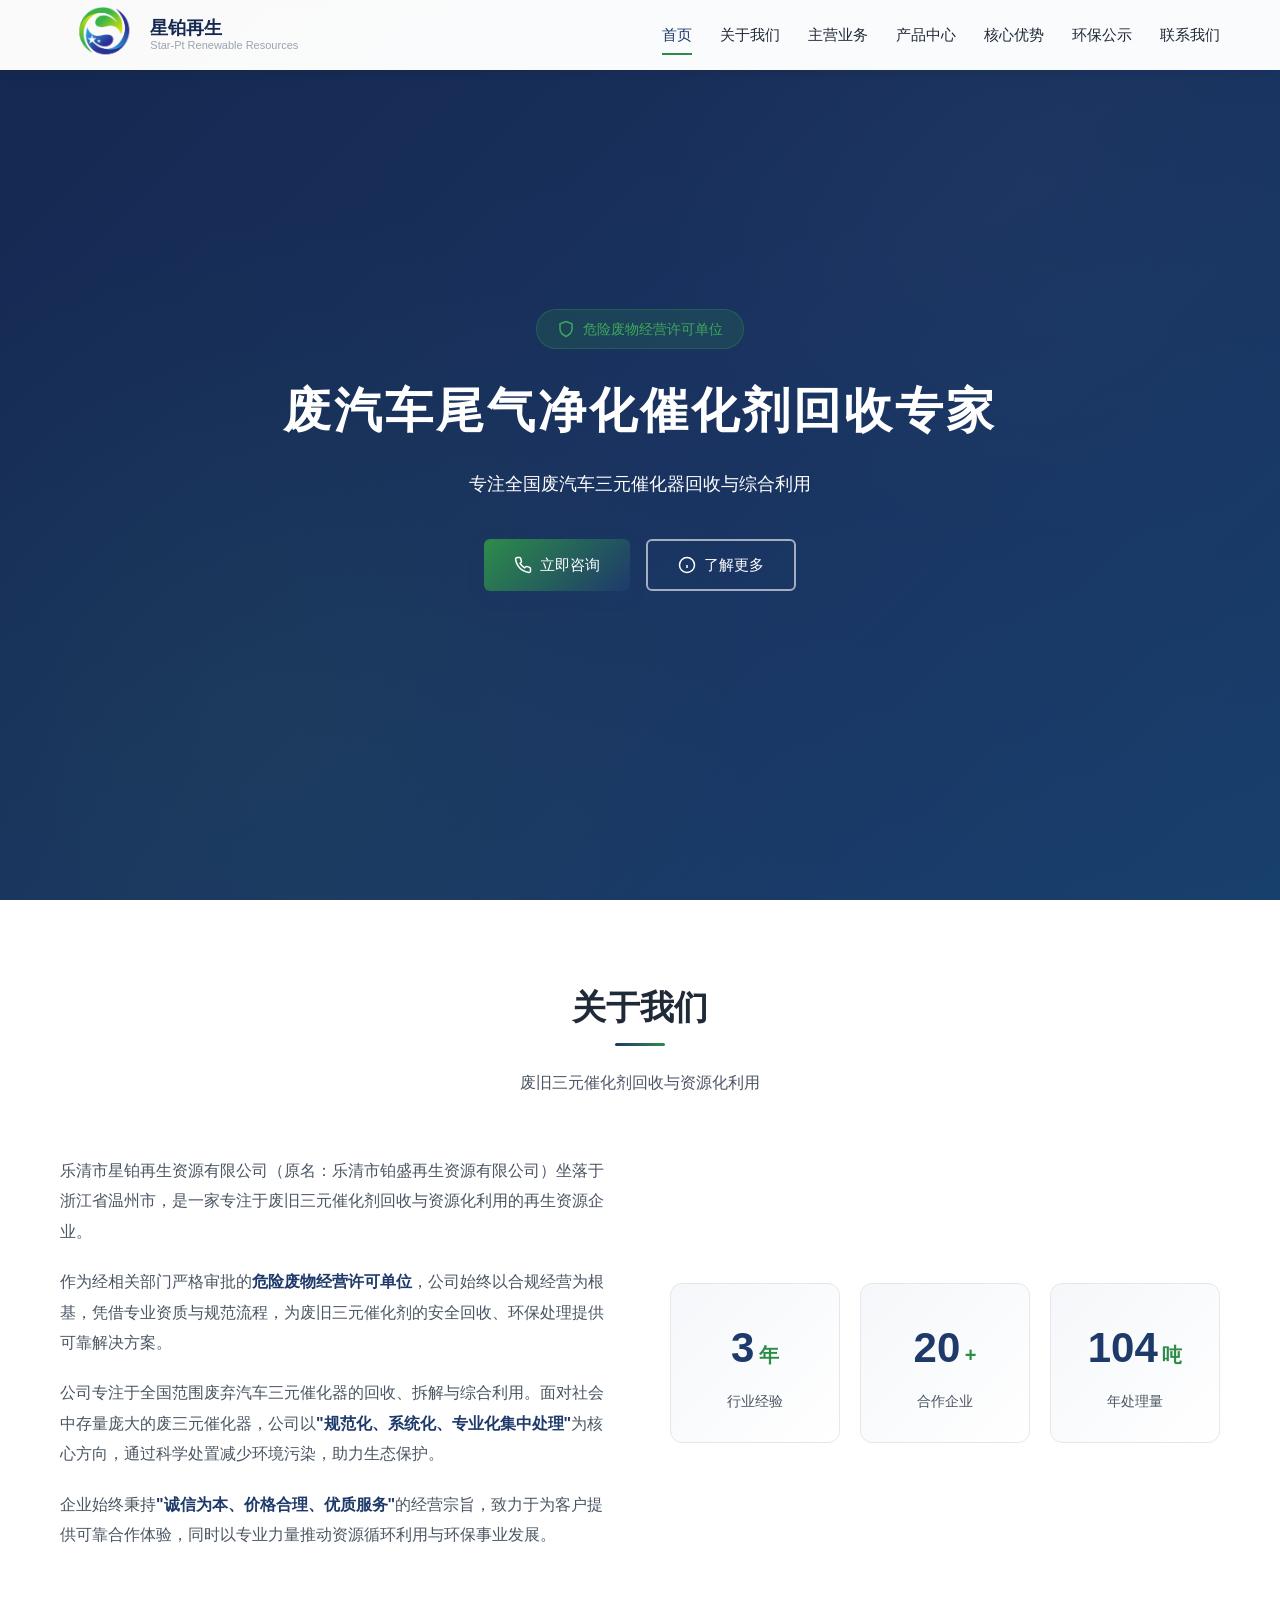
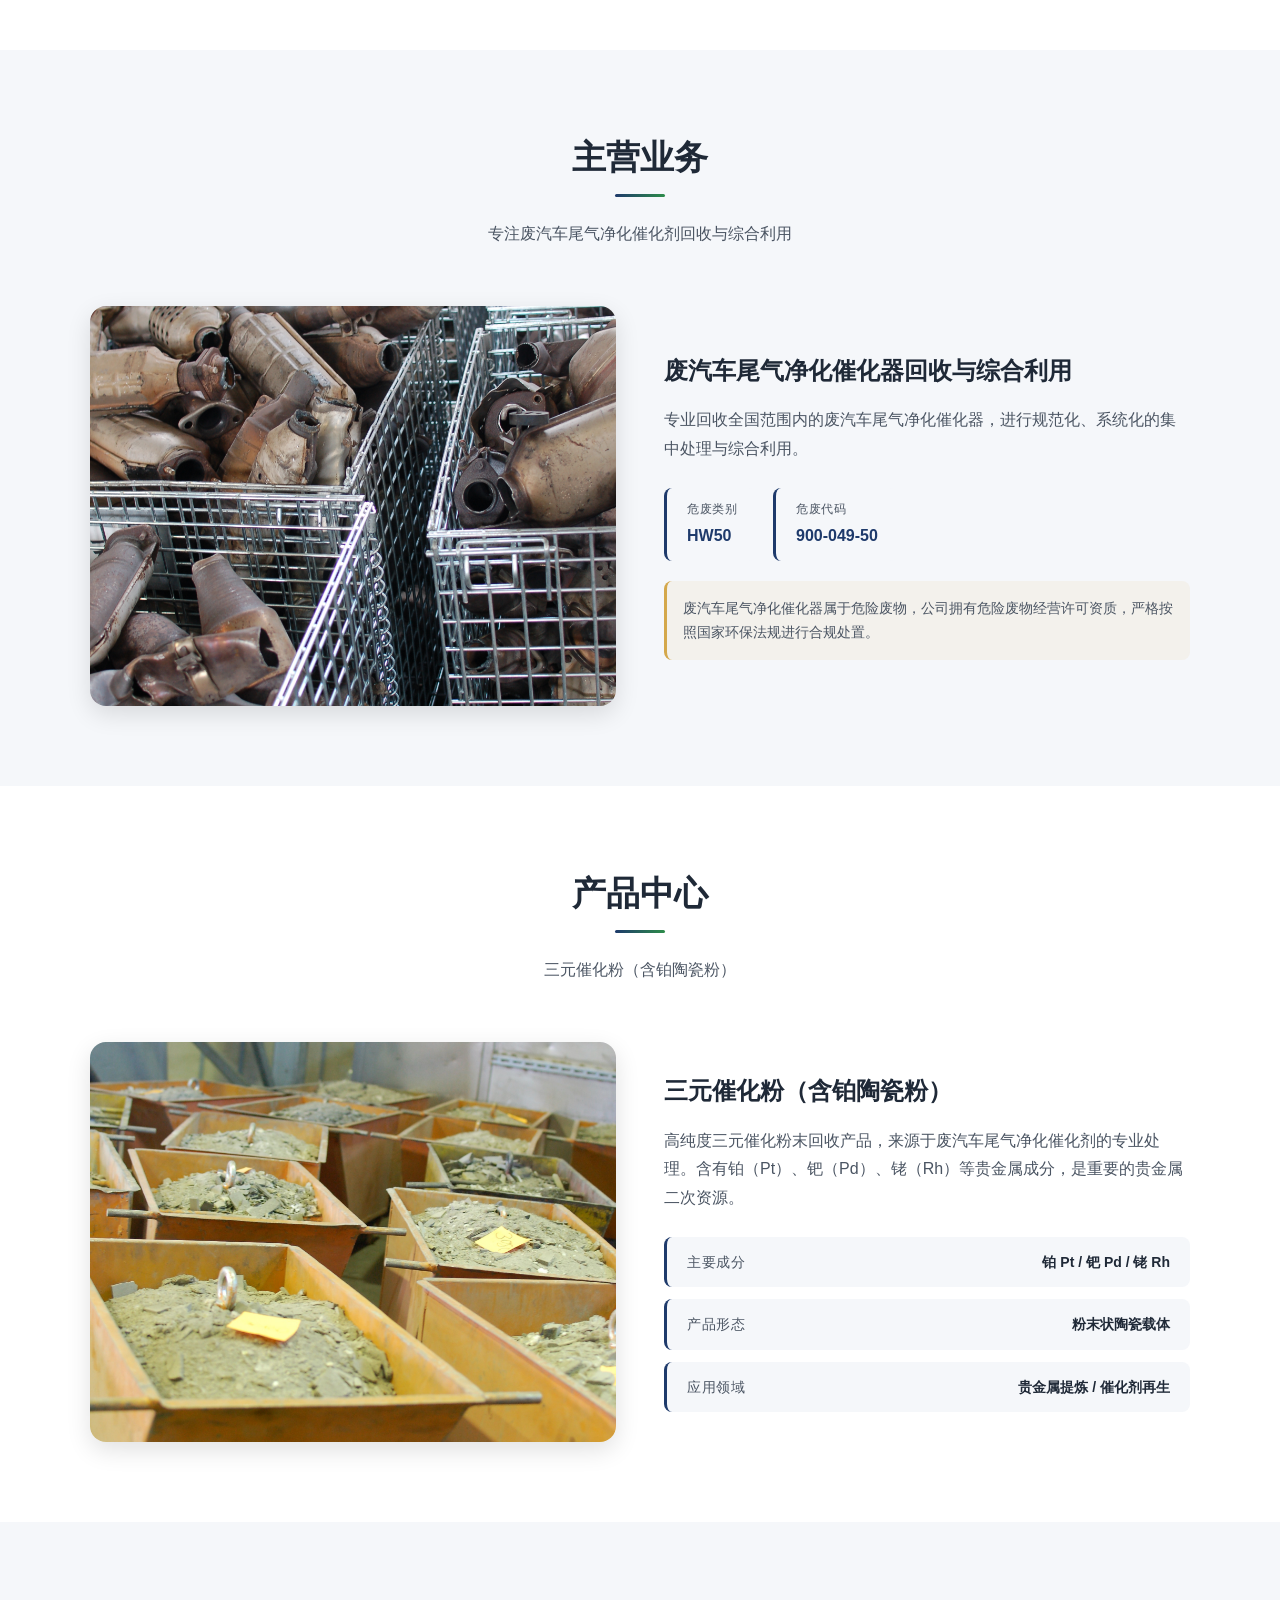
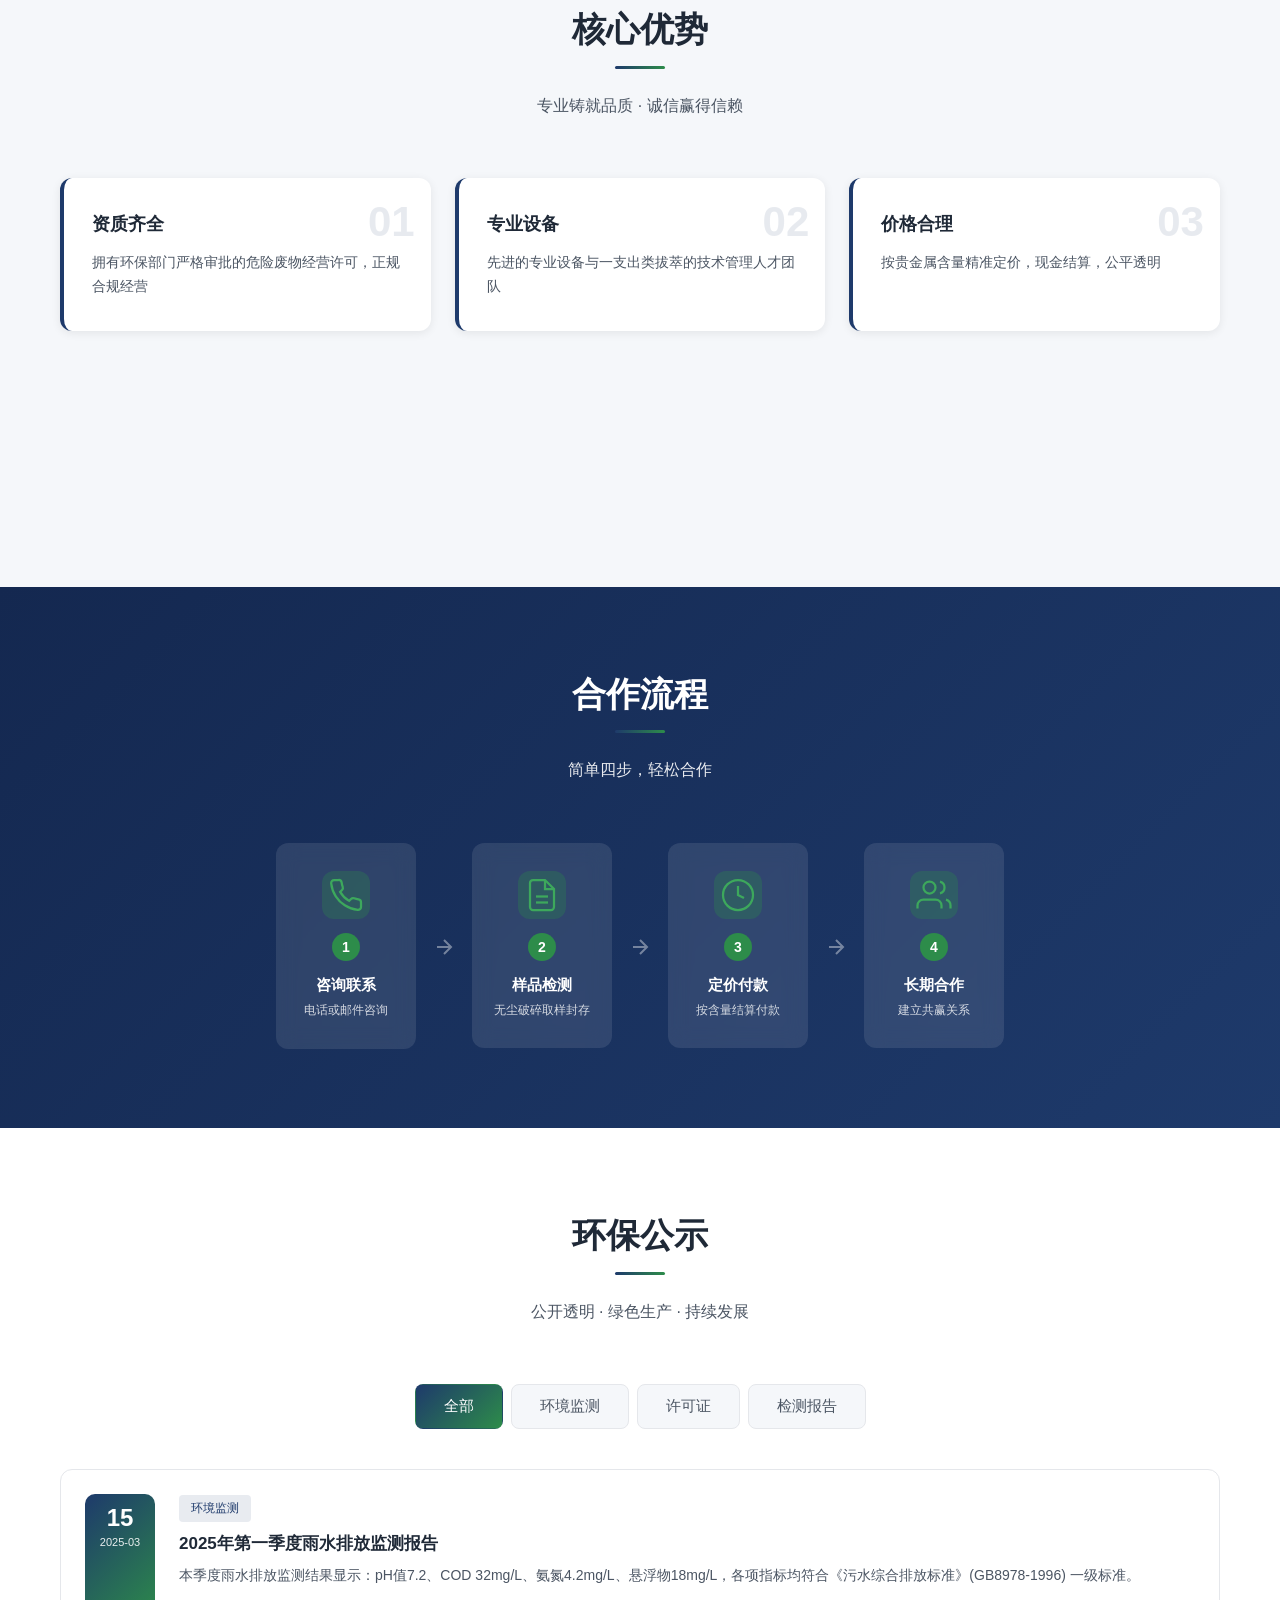
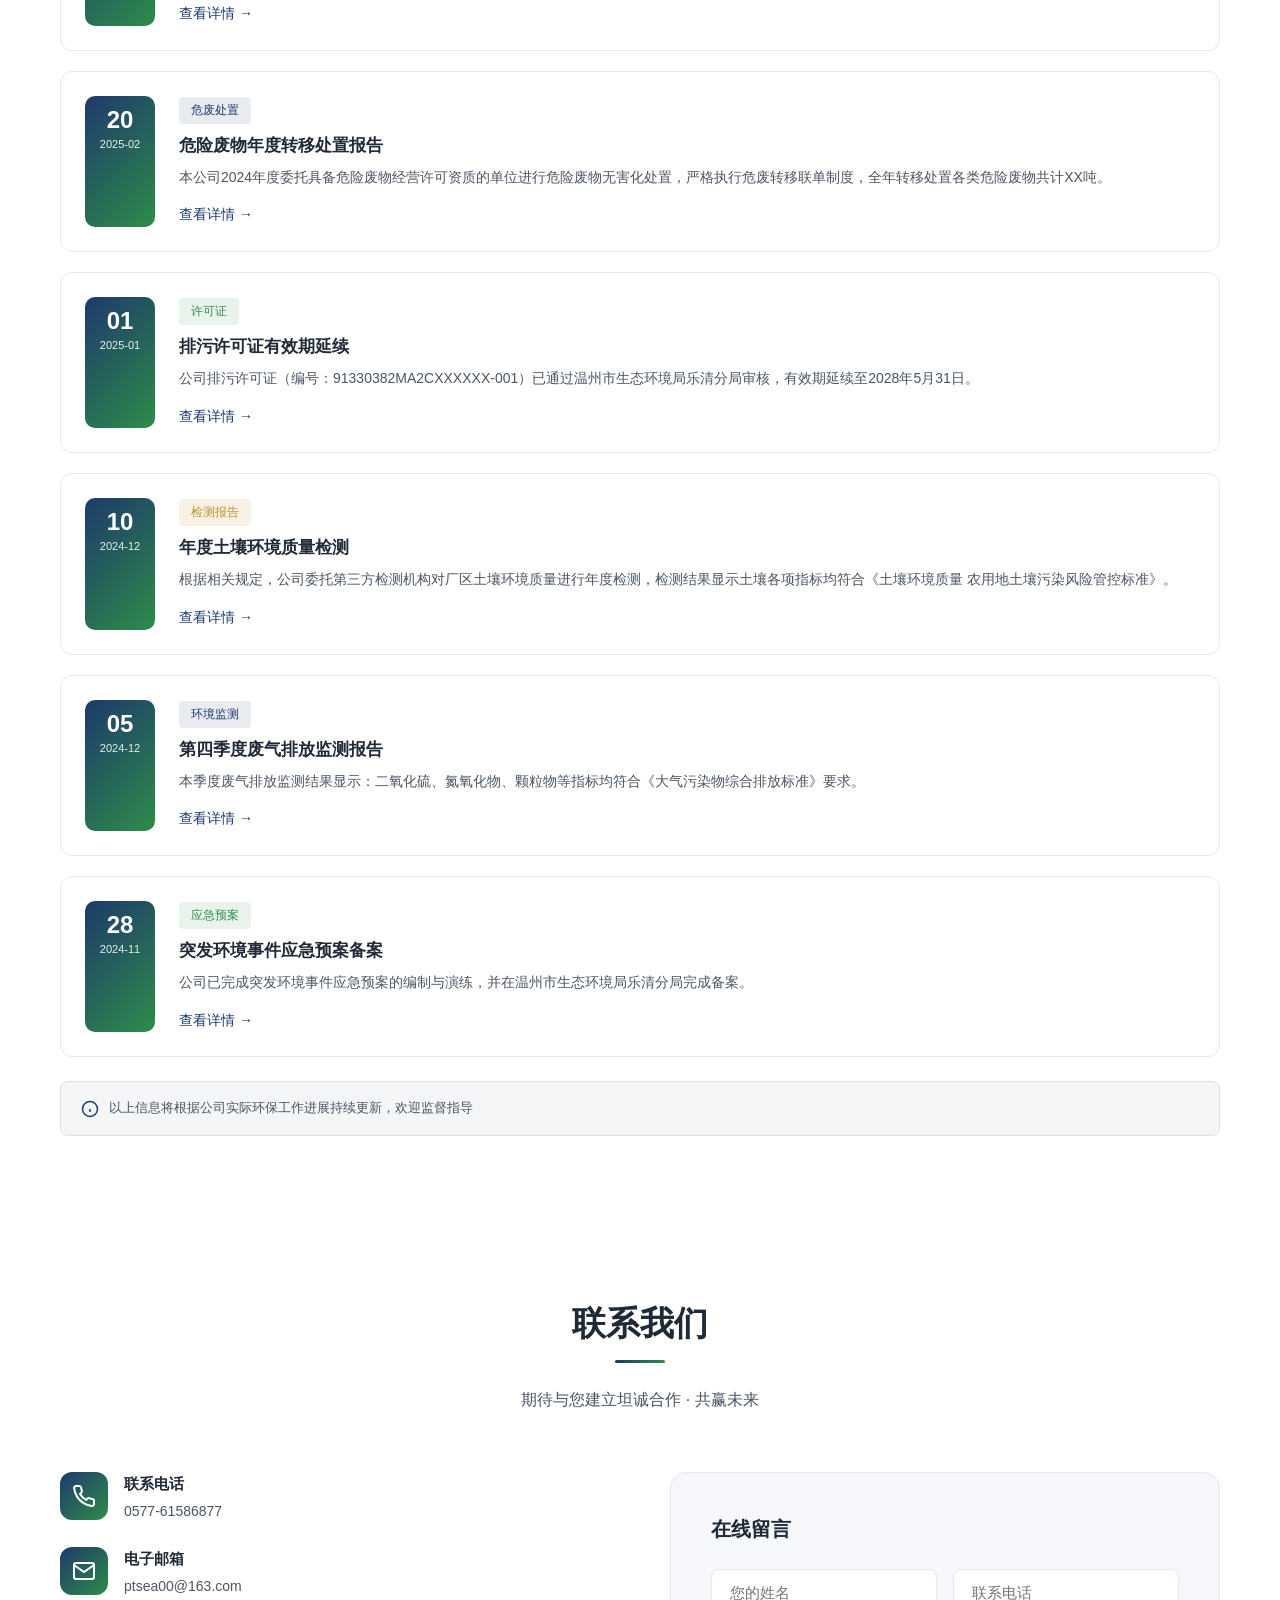
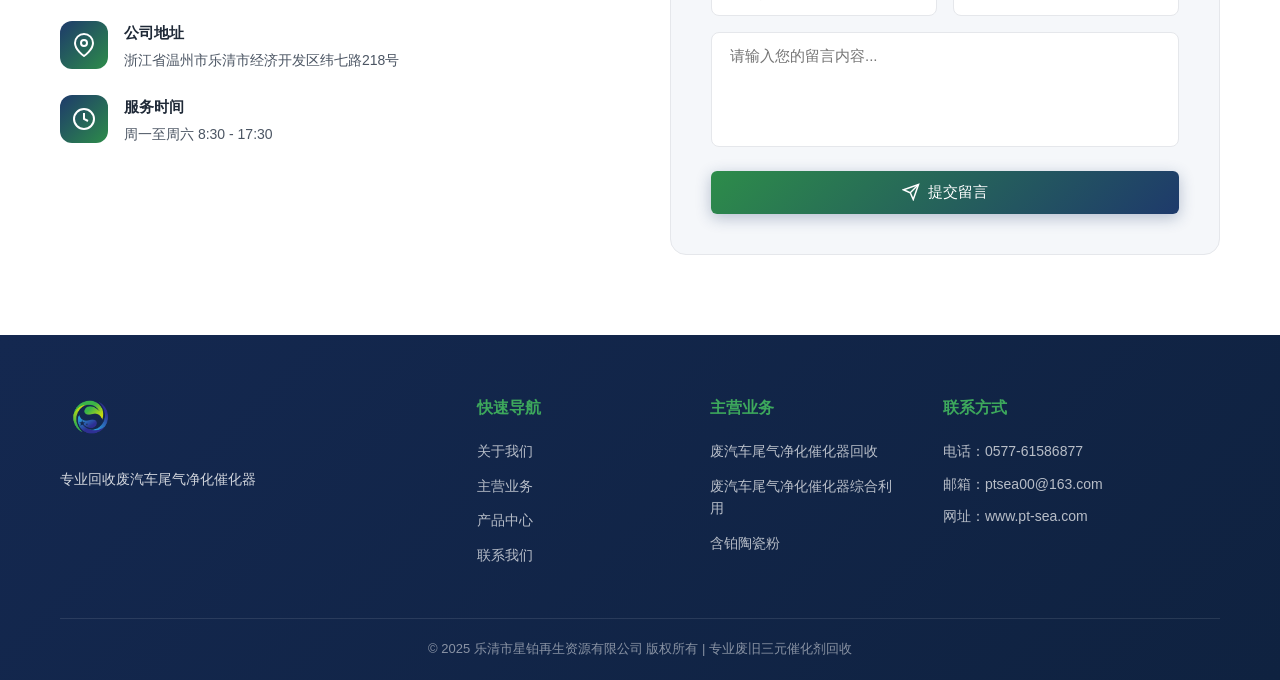
==== index.html @ 784c299b "Add files via upload" ====
<!DOCTYPE html>
<html lang="zh-CN">
<head>
    <meta charset="UTF-8">
    <meta name="viewport" content="width=device-width, initial-scale=1.0">
    <title>乐清市星铂再生资源有限公司 - 废旧三元催化剂回收专家</title>
    <link rel="stylesheet" href="styles.css">
</head>
<body>
    <!-- 导航栏 -->
    <header class="header">
        <div class="container header-inner">
            <a href="#" class="logo">
                <img src="logo.png" alt="星铂再生" class="logo-img">
                <div class="logo-text-wrap">
                    <span class="logo-text">星铂再生</span>
                    <span class="logo-sub">Star-Pt Renewable Resources</span>
                </div>
            </a>
            <nav class="nav" id="nav">
                <a href="#home" class="nav-link active">首页</a>
                <a href="#about" class="nav-link">关于我们</a>
                <a href="#services" class="nav-link">主营业务</a>
                <a href="#products" class="nav-link">产品中心</a>
                <a href="#advantages" class="nav-link">核心优势</a>
                <a href="#environment" class="nav-link">环保公示</a>
                <a href="#contact" class="nav-link">联系我们</a>
            </nav>
            <button class="nav-toggle" id="navToggle" aria-label="菜单">
                <span></span>
                <span></span>
                <span></span>
            </button>
        </div>
    </header>

    <!-- Banner区 -->
    <section class="banner" id="home">
        <div class="banner-content">
            <div class="banner-badge">
                <svg class="icon-sm" viewBox="0 0 24 24" fill="none" stroke="currentColor" stroke-width="2"><path d="M12 22s8-4 8-10V5l-8-3-8 3v7c0 6 8 10 8 10z"/></svg>
                危险废物经营许可单位
            </div>
            <h1 class="banner-title">废汽车尾气净化催化剂回收专家</h1>
            <p class="banner-subtitle">专注全国废汽车三元催化器回收与综合利用</p>
            <div class="banner-btns">
                <a href="#contact" class="btn btn-primary">
                    <svg class="icon-sm" viewBox="0 0 24 24" fill="none" stroke="currentColor" stroke-width="2"><path d="M22 16.92v3a2 2 0 0 1-2.18 2 19.79 19.79 0 0 1-8.63-3.07 19.5 19.5 0 0 1-6-6 19.79 19.79 0 0 1-3.07-8.67A2 2 0 0 1 4.11 2h3a2 2 0 0 1 2 1.72 12.84 12.84 0 0 0 .7 2.81 2 2 0 0 1-.45 2.11L8.09 9.91a16 16 0 0 0 6 6l1.27-1.27a2 2 0 0 1 2.11-.45 12.84 12.84 0 0 0 2.81.7A2 2 0 0 1 22 16.92z"/></svg>
                    立即咨询
                </a>
                <a href="#about" class="btn btn-outline">
                    <svg class="icon-sm" viewBox="0 0 24 24" fill="none" stroke="currentColor" stroke-width="2"><circle cx="12" cy="12" r="10"/><path d="M12 16v-4M12 8h.01"/></svg>
                    了解更多
                </a>
            </div>
        </div>
        <div class="banner-overlay"></div>
    </section>

    <!-- 关于我们 -->
    <section class="section about" id="about">
        <div class="container">
            <div class="section-header">
                <h2 class="section-title">关于我们</h2>
                <p class="section-subtitle">废旧三元催化剂回收与资源化利用</p>
            </div>
            <div class="about-content">
                <div class="about-text">
                    <p>乐清市星铂再生资源有限公司（原名：乐清市铂盛再生资源有限公司）坐落于浙江省温州市，是一家专注于废旧三元催化剂回收与资源化利用的再生资源企业。</p>
                    <p>作为经相关部门严格审批的<strong>危险废物经营许可单位</strong>，公司始终以合规经营为根基，凭借专业资质与规范流程，为废旧三元催化剂的安全回收、环保处理提供可靠解决方案。</p>
                    <p>公司专注于全国范围废弃汽车三元催化器的回收、拆解与综合利用。面对社会中存量庞大的废三元催化器，公司以<strong>"规范化、系统化、专业化集中处理"</strong>为核心方向，通过科学处置减少环境污染，助力生态保护。</p>
                    <p>企业始终秉持<strong>"诚信为本、价格合理、优质服务"</strong>的经营宗旨，致力于为客户提供可靠合作体验，同时以专业力量推动资源循环利用与环保事业发展。</p>
                </div>
                <div class="about-stats">
                    <div class="stat-item">
                        <span class="stat-num" data-target="16">0</span>
                        <span class="stat-unit">年</span>
                        <p class="stat-label">行业经验</p>
                    </div>
                    <div class="stat-item">
                        <span class="stat-num" data-target="100">0</span>
                        <span class="stat-unit">+</span>
                        <p class="stat-label">合作企业</p>
                    </div>
                    <div class="stat-item">
                        <span class="stat-num" data-target="500">0</span>
                        <span class="stat-unit">吨</span>
                        <p class="stat-label">年处理量</p>
                    </div>
                </div>
            </div>
        </div>
    </section>

    <!-- 主营业务 -->
    <section class="section services" id="services">
        <div class="container">
            <div class="section-header">
                <h2 class="section-title">主营业务</h2>
                <p class="section-subtitle">专注废汽车尾气净化催化剂回收与综合利用</p>
            </div>
            <div class="service-detail">
                <div class="service-image">
                    <img src="catalyst-recycling.jpg" alt="废汽车尾气净化催化器回收">
                </div>
                <div class="service-info">
                    <h3 class="service-title">废汽车尾气净化催化器回收与综合利用</h3>
                    <p class="service-desc">专业回收全国范围内的废汽车尾气净化催化器，进行规范化、系统化的集中处理与综合利用。</p>
                    <div class="service-specs">
                        <div class="spec-item">
                            <span class="spec-label">危废类别</span>
                            <span class="spec-value">HW50</span>
                        </div>
                        <div class="spec-item">
                            <span class="spec-label">危废代码</span>
                            <span class="spec-value">900-049-50</span>
                        </div>
                    </div>
                    <p class="service-note">废汽车尾气净化催化器属于危险废物，公司拥有危险废物经营许可资质，严格按照国家环保法规进行合规处置。</p>
                </div>
            </div>
        </div>
    </section>

    <!-- 产品中心 -->
    <section class="section products" id="products">
        <div class="container">
            <div class="section-header">
                <h2 class="section-title">产品中心</h2>
                <p class="section-subtitle">三元催化粉（含铂陶瓷粉）</p>
            </div>
            <div class="product-detail">
                <div class="product-image">
                    <img src="ceramic-powder.jpg" alt="含铂陶瓷粉">
                </div>
                <div class="product-info">
                    <h3 class="product-title">三元催化粉（含铂陶瓷粉）</h3>
                    <p class="product-desc">高纯度三元催化粉末回收产品，来源于废汽车尾气净化催化剂的专业处理。含有铂（Pt）、钯（Pd）、铑（Rh）等贵金属成分，是重要的贵金属二次资源。</p>
                    <div class="product-specs">
                        <div class="spec-item">
                            <span class="spec-label">主要成分</span>
                            <span class="spec-value">铂 Pt / 钯 Pd / 铑 Rh</span>
                        </div>
                        <div class="spec-item">
                            <span class="spec-label">产品形态</span>
                            <span class="spec-value">粉末状陶瓷载体</span>
                        </div>
                        <div class="spec-item">
                            <span class="spec-label">应用领域</span>
                            <span class="spec-value">贵金属提炼 / 催化剂再生</span>
                        </div>
                    </div>
                </div>
            </div>
        </div>
    </section>

    <!-- 核心优势 -->
    <section class="section advantages" id="advantages">
        <div class="container">
            <div class="section-header">
                <h2 class="section-title">核心优势</h2>
                <p class="section-subtitle">专业铸就品质 · 诚信赢得信赖</p>
            </div>
            <div class="advantages-grid">
                <div class="advantage-item">
                    <span class="advantage-num">01</span>
                    <h3>资质齐全</h3>
                    <p>拥有环保部门严格审批的危险废物经营许可，正规合规经营</p>
                </div>
                <div class="advantage-item">
                    <span class="advantage-num">02</span>
                    <h3>专业设备</h3>
                    <p>先进的专业设备与一支出类拔萃的技术管理人才团队</p>
                </div>
                <div class="advantage-item">
                    <span class="advantage-num">03</span>
                    <h3>价格合理</h3>
                    <p>按贵金属含量精准定价，现金结算，公平透明</p>
                </div>
                <div class="advantage-item">
                    <span class="advantage-num">04</span>
                    <h3>绿色环保</h3>
                    <p>坚持绿色环保理念，实现循环经济，节能降耗</p>
                </div>
                <div class="advantage-item">
                    <span class="advantage-num">05</span>
                    <h3>长期合作</h3>
                    <p>为长期客户提供贵金属期货保值服务，规避市场风险</p>
                </div>
                <div class="advantage-item">
                    <span class="advantage-num">06</span>
                    <h3>服务至上</h3>
                    <p>专业、真诚、服务，以坦诚之心与客户共赢</p>
                </div>
            </div>
        </div>
    </section>

    <!-- 合作流程 -->
    <section class="section process">
        <div class="container">
            <div class="section-header">
                <h2 class="section-title">合作流程</h2>
                <p class="section-subtitle">简单四步，轻松合作</p>
            </div>
            <div class="process-steps">
                <div class="process-step">
                    <div class="step-icon">
                        <svg class="icon-lg" viewBox="0 0 24 24" fill="none" stroke="currentColor" stroke-width="1.5"><path d="M22 16.92v3a2 2 0 0 1-2.18 2 19.79 19.79 0 0 1-8.63-3.07 19.5 19.5 0 0 1-6-6 19.79 19.79 0 0 1-3.07-8.67A2 2 0 0 1 4.11 2h3a2 2 0 0 1 2 1.72 12.84 12.84 0 0 0 .7 2.81 2 2 0 0 1-.45 2.11L8.09 9.91a16 16 0 0 0 6 6l1.27-1.27a2 2 0 0 1 2.11-.45 12.84 12.84 0 0 0 2.81.7A2 2 0 0 1 22 16.92z"/></svg>
                    </div>
                    <div class="step-num">1</div>
                    <h4>咨询联系</h4>
                    <p>电话或邮件咨询</p>
                </div>
                <div class="process-arrow">
                    <svg class="icon-md" viewBox="0 0 24 24" fill="none" stroke="currentColor" stroke-width="2"><path d="M5 12h14M12 5l7 7-7 7"/></svg>
                </div>
                <div class="process-step">
                    <div class="step-icon">
                        <svg class="icon-lg" viewBox="0 0 24 24" fill="none" stroke="currentColor" stroke-width="1.5"><path d="M14 2H6a2 2 0 0 0-2 2v16a2 2 0 0 0 2 2h12a2 2 0 0 0 2-2V8z"/><polyline points="14 2 14 8 20 8"/><line x1="16" y1="13" x2="8" y2="13"/><line x1="16" y1="17" x2="8" y2="17"/></svg>
                    </div>
                    <div class="step-num">2</div>
                    <h4>样品检测</h4>
                    <p>无尘破碎取样封存</p>
                </div>
                <div class="process-arrow">
                    <svg class="icon-md" viewBox="0 0 24 24" fill="none" stroke="currentColor" stroke-width="2"><path d="M5 12h14M12 5l7 7-7 7"/></svg>
                </div>
                <div class="process-step">
                    <div class="step-icon">
                        <svg class="icon-lg" viewBox="0 0 24 24" fill="none" stroke="currentColor" stroke-width="1.5"><circle cx="12" cy="12" r="10"/><path d="M12 6v6l4 2"/></svg>
                    </div>
                    <div class="step-num">3</div>
                    <h4>定价付款</h4>
                    <p>按含量结算付款</p>
                </div>
                <div class="process-arrow">
                    <svg class="icon-md" viewBox="0 0 24 24" fill="none" stroke="currentColor" stroke-width="2"><path d="M5 12h14M12 5l7 7-7 7"/></svg>
                </div>
                <div class="process-step">
                    <div class="step-icon">
                        <svg class="icon-lg" viewBox="0 0 24 24" fill="none" stroke="currentColor" stroke-width="1.5"><path d="M17 21v-2a4 4 0 0 0-4-4H5a4 4 0 0 0-4 4v2"/><circle cx="9" cy="7" r="4"/><path d="M23 21v-2a4 4 0 0 0-3-3.87"/><path d="M16 3.13a4 4 0 0 1 0 7.75"/></svg>
                    </div>
                    <div class="step-num">4</div>
                    <h4>长期合作</h4>
                    <p>建立共赢关系</p>
                </div>
            </div>
        </div>
    </section>

    <!-- 环保公示 - 新闻式动态更新 -->
    <section class="section environment" id="environment">
        <div class="container">
            <div class="section-header">
                <h2 class="section-title">环保公示</h2>
                <p class="section-subtitle">公开透明 · 绿色生产 · 持续发展</p>
            </div>
            
            <!-- 环保公示分类标签 -->
            <div class="env-tabs">
                <button class="env-tab active" data-tab="all">全部</button>
                <button class="env-tab" data-tab="monitoring">环境监测</button>
                <button class="env-tab" data-tab="permit">许可证</button>
                <button class="env-tab" data-tab="report">检测报告</button>
            </div>
            
            <!-- 环保公示新闻列表 -->
            <div class="env-news-list" id="envNewsList">
                <!-- 雨水监测 -->
                <div class="env-news-item" data-category="monitoring">
                    <div class="news-date">
                        <span class="date-day">15</span>
                        <span class="date-month">2025-03</span>
                    </div>
                    <div class="news-content">
                        <span class="news-tag monitoring">环境监测</span>
                        <h4 class="news-title">2025年第一季度雨水排放监测报告</h4>
                        <p class="news-desc">本季度雨水排放监测结果显示：pH值7.2、COD 32mg/L、氨氮4.2mg/L、悬浮物18mg/L，各项指标均符合《污水综合排放标准》(GB8978-1996) 一级标准。</p>
                        <a href="#" class="news-link">查看详情 →</a>
                    </div>
                </div>
                
                <!-- 危废处置 -->
                <div class="env-news-item" data-category="monitoring">
                    <div class="news-date">
                        <span class="date-day">20</span>
                        <span class="date-month">2025-02</span>
                    </div>
                    <div class="news-content">
                        <span class="news-tag monitoring">危废处置</span>
                        <h4 class="news-title">危险废物年度转移处置报告</h4>
                        <p class="news-desc">本公司2024年度委托具备危险废物经营许可资质的单位进行危险废物无害化处置，严格执行危废转移联单制度，全年转移处置各类危险废物共计XX吨。</p>
                        <a href="#" class="news-link">查看详情 →</a>
                    </div>
                </div>
                
                <!-- 排污许可 -->
                <div class="env-news-item" data-category="permit">
                    <div class="news-date">
                        <span class="date-day">01</span>
                        <span class="date-month">2025-01</span>
                    </div>
                    <div class="news-content">
                        <span class="news-tag permit">许可证</span>
                        <h4 class="news-title">排污许可证有效期延续</h4>
                        <p class="news-desc">公司排污许可证（编号：91330382MA2CXXXXXX-001）已通过温州市生态环境局乐清分局审核，有效期延续至2028年5月31日。</p>
                        <a href="#" class="news-link">查看详情 →</a>
                    </div>
                </div>
                
                <!-- 土壤检测 -->
                <div class="env-news-item" data-category="report">
                    <div class="news-date">
                        <span class="date-day">10</span>
                        <span class="date-month">2024-12</span>
                    </div>
                    <div class="news-content">
                        <span class="news-tag report">检测报告</span>
                        <h4 class="news-title">年度土壤环境质量检测</h4>
                        <p class="news-desc">根据相关规定，公司委托第三方检测机构对厂区土壤环境质量进行年度检测，检测结果显示土壤各项指标均符合《土壤环境质量 农用地土壤污染风险管控标准》。</p>
                        <a href="#" class="news-link">查看详情 →</a>
                    </div>
                </div>
                
                <!-- 废气监测 -->
                <div class="env-news-item" data-category="monitoring">
                    <div class="news-date">
                        <span class="date-day">05</span>
                        <span class="date-month">2024-12</span>
                    </div>
                    <div class="news-content">
                        <span class="news-tag monitoring">环境监测</span>
                        <h4 class="news-title">第四季度废气排放监测报告</h4>
                        <p class="news-desc">本季度废气排放监测结果显示：二氧化硫、氮氧化物、颗粒物等指标均符合《大气污染物综合排放标准》要求。</p>
                        <a href="#" class="news-link">查看详情 →</a>
                    </div>
                </div>
                
                <!-- 应急预案 -->
                <div class="env-news-item" data-category="permit">
                    <div class="news-date">
                        <span class="date-day">28</span>
                        <span class="date-month">2024-11</span>
                    </div>
                    <div class="news-content">
                        <span class="news-tag permit">应急预案</span>
                        <h4 class="news-title">突发环境事件应急预案备案</h4>
                        <p class="news-desc">公司已完成突发环境事件应急预案的编制与演练，并在温州市生态环境局乐清分局完成备案。</p>
                        <a href="#" class="news-link">查看详情 →</a>
                    </div>
                </div>
            </div>
            
            <div class="env-note">
                <svg class="icon-sm" viewBox="0 0 24 24" fill="none" stroke="currentColor" stroke-width="2"><circle cx="12" cy="12" r="10"/><path d="M12 16v-4M12 8h.01"/></svg>
                <span>以上信息将根据公司实际环保工作进展持续更新，欢迎监督指导</span>
            </div>
        </div>
    </section>

    <!-- 联系我们 -->
    <section class="section contact" id="contact">
        <div class="container">
            <div class="section-header">
                <h2 class="section-title">联系我们</h2>
                <p class="section-subtitle">期待与您建立坦诚合作 · 共赢未来</p>
            </div>
            <div class="contact-content">
                <div class="contact-info">
                    <div class="info-item">
                        <div class="info-icon">
                            <svg class="icon-md" viewBox="0 0 24 24" fill="none" stroke="currentColor" stroke-width="2"><path d="M22 16.92v3a2 2 0 0 1-2.18 2 19.79 19.79 0 0 1-8.63-3.07 19.5 19.5 0 0 1-6-6 19.79 19.79 0 0 1-3.07-8.67A2 2 0 0 1 4.11 2h3a2 2 0 0 1 2 1.72 12.84 12.84 0 0 0 .7 2.81 2 2 0 0 1-.45 2.11L8.09 9.91a16 16 0 0 0 6 6l1.27-1.27a2 2 0 0 1 2.11-.45 12.84 12.84 0 0 0 2.81.7A2 2 0 0 1 22 16.92z"/></svg>
                        </div>
                        <div>
                            <h4>联系电话</h4>
                            <p>0577-61586877</p>
                        </div>
                    </div>
                    <div class="info-item">
                        <div class="info-icon">
                            <svg class="icon-md" viewBox="0 0 24 24" fill="none" stroke="currentColor" stroke-width="2"><path d="M4 4h16c1.1 0 2 .9 2 2v12c0 1.1-.9 2-2 2H4c-1.1 0-2-.9-2-2V6c0-1.1.9-2 2-2z"/><polyline points="22,6 12,13 2,6"/></svg>
                        </div>
                        <div>
                            <h4>电子邮箱</h4>
                            <p>ptsea00@163.com</p>
                        </div>
                    </div>
                    <div class="info-item">
                        <div class="info-icon">
                            <svg class="icon-md" viewBox="0 0 24 24" fill="none" stroke="currentColor" stroke-width="2"><path d="M21 10c0 7-9 13-9 13s-9-6-9-13a9 9 0 0 1 18 0z"/><circle cx="12" cy="10" r="3"/></svg>
                        </div>
                        <div>
                            <h4>公司地址</h4>
                            <p>浙江省温州市乐清市经济开发区纬七路218号</p>
                        </div>
                    </div>
                    <div class="info-item">
                        <div class="info-icon">
                            <svg class="icon-md" viewBox="0 0 24 24" fill="none" stroke="currentColor" stroke-width="2"><circle cx="12" cy="12" r="10"/><polyline points="12 6 12 12 16 14"/></svg>
                        </div>
                        <div>
                            <h4>服务时间</h4>
                            <p>周一至周六 8:30 - 17:30</p>
                        </div>
                    </div>
                </div>
                <div class="contact-form">
                    <h3>在线留言</h3>
                    <form id="contactForm">
                        <div class="form-row">
                            <input type="text" name="name" placeholder="您的姓名" required>
                            <input type="tel" name="phone" placeholder="联系电话" required>
                        </div>
                        <textarea name="message" placeholder="请输入您的留言内容..." rows="5" required></textarea>
                        <button type="submit" class="btn btn-primary btn-block">
                            <svg class="icon-sm" viewBox="0 0 24 24" fill="none" stroke="currentColor" stroke-width="2"><line x1="22" y1="2" x2="11" y2="13"/><polygon points="22 2 15 22 11 13 2 9 22 2"/></svg>
                            提交留言
                        </button>
                    </form>
                </div>
            </div>
        </div>
    </section>

    <!-- 底部 -->
    <footer class="footer">
        <div class="container">
            <div class="footer-content">
                <div class="footer-brand">
                    <img src="logo.png" alt="星铂再生" class="footer-logo-img">
                    <p>专业回收废汽车尾气净化催化器</p>
                </div>
                <div class="footer-links">
                    <h4>快速导航</h4>
                    <a href="#about">关于我们</a>
                    <a href="#services">主营业务</a>
                    <a href="#products">产品中心</a>
                    <a href="#contact">联系我们</a>
                </div>
                <div class="footer-links">
                    <h4>主营业务</h4>
                    <span>废汽车尾气净化催化器回收</span>
                    <span>废汽车尾气净化催化器综合利用</span>
                    <span>含铂陶瓷粉</span>
                </div>
                <div class="footer-contact">
                    <h4>联系方式</h4>
                    <p>电话：0577-61586877</p>
                    <p>邮箱：ptsea00@163.com</p>
                    <p>网址：www.pt-sea.com</p>
                </div>
            </div>
            <div class="footer-bottom">
                <p>© 2025 乐清市星铂再生资源有限公司 版权所有 | 专业废旧三元催化剂回收</p>
            </div>
        </div>
    </footer>

    <script src="script.js"></script>
</body>
</html>
---- styles.css ----
/* ========================================
   星铂再生资源 - 企业官网样式表 v3.0
   Logo配色：深蓝#1e3a6b + 绿色#2d8c4a
   ======================================== */

/* CSS变量 - 根据Logo配色 */
:root {
    --primary-color: #1e3a6b;
    --primary-dark: #142850;
    --primary-light: #2d5a9e;
    --secondary-color: #2d8c4a;
    --secondary-light: #3da85c;
    --accent-color: #d4a84b;
    --accent-light: #e5c06a;
    --text-dark: #1f2937;
    --text-gray: #4b5563;
    --text-light: #9ca3af;
    --bg-light: #f5f7fa;
    --bg-white: #ffffff;
    --border-color: #e5e7eb;
    --success-color: #2d8c4a;
    --shadow: 0 2px 10px rgba(0,0,0,0.08);
    --shadow-hover: 0 8px 25px rgba(0,0,0,0.12);
    --transition: all 0.3s ease;
    --container-width: 1200px;
}

/* 重置样式 */
* {
    margin: 0;
    padding: 0;
    box-sizing: border-box;
}

html {
    scroll-behavior: smooth;
}

body {
    font-family: "Microsoft YaHei", "PingFang SC", -apple-system, BlinkMacSystemFont, sans-serif;
    font-size: 16px;
    line-height: 1.6;
    color: var(--text-dark);
    background: var(--bg-white);
}

a {
    text-decoration: none;
    color: inherit;
}

ul, ol {
    list-style: none;
}

img {
    max-width: 100%;
    height: auto;
}

/* SVG图标通用样式 */
svg {
    width: 24px;
    height: 24px;
    vertical-align: middle;
    flex-shrink: 0;
}

.icon-sm { width: 18px; height: 18px; }
.icon-md { width: 24px; height: 24px; }
.icon-lg { width: 36px; height: 36px; }
.icon-xl { width: 48px; height: 48px; }

/* 通用容器 */
.container {
    max-width: var(--container-width);
    margin: 0 auto;
    padding: 0 20px;
}

/* 按钮样式 */
.btn {
    display: inline-flex;
    align-items: center;
    justify-content: center;
    gap: 8px;
    padding: 12px 30px;
    font-size: 15px;
    font-weight: 500;
    text-align: center;
    border: none;
    cursor: pointer;
    transition: var(--transition);
    border-radius: 6px;
}

.btn svg {
    width: 18px;
    height: 18px;
}

.btn-primary {
    background: linear-gradient(135deg, var(--secondary-color), var(--primary-color));
    color: #fff;
    box-shadow: 0 4px 15px rgba(30, 58, 107, 0.3);
}

.btn-primary:hover {
    transform: translateY(-2px);
    box-shadow: 0 6px 20px rgba(30, 58, 107, 0.4);
}

.btn-outline {
    background: transparent;
    color: #fff;
    border: 2px solid rgba(255,255,255,0.6);
}

.btn-outline:hover {
    background: rgba(255,255,255,0.1);
    border-color: #fff;
}

.btn-block {
    width: 100%;
}

/* 区块样式 */
.section {
    padding: 80px 0;
}

.section-header {
    text-align: center;
    margin-bottom: 60px;
}

.section-title {
    font-size: 34px;
    font-weight: 700;
    color: var(--text-dark);
    margin-bottom: 12px;
    position: relative;
    display: inline-block;
}

.section-title::after {
    content: '';
    position: absolute;
    bottom: -12px;
    left: 50%;
    transform: translateX(-50%);
    width: 50px;
    height: 3px;
    background: linear-gradient(90deg, var(--primary-color), var(--secondary-color));
    border-radius: 2px;
}

.section-subtitle {
    font-size: 16px;
    color: var(--text-gray);
    margin-top: 24px;
}

/* ========================================
   导航栏
   ======================================== */
.header {
    position: fixed;
    top: 0;
    left: 0;
    right: 0;
    background: rgba(255,255,255,0.98);
    box-shadow: var(--shadow);
    z-index: 1000;
    transition: var(--transition);
}

.header-inner {
    display: flex;
    align-items: center;
    justify-content: space-between;
    height: 70px;
}

.logo {
    display: flex;
    align-items: center;
    gap: 12px;
}

.logo-img {
    height: 72px;
    width: auto;
}

.logo-text-wrap {
    display: flex;
    flex-direction: column;
}

.logo-text {
    font-size: 18px;
    font-weight: 700;
    color: var(--primary-dark);
    line-height: 1.2;
}

.logo-sub {
    font-size: 11px;
    color: var(--text-light);
    line-height: 1.2;
    font-weight: 400;
}

.nav {
    display: flex;
    gap: 28px;
}

.nav-link {
    font-size: 15px;
    color: var(--text-dark);
    padding: 8px 0;
    position: relative;
    transition: var(--transition);
    font-weight: 500;
}

.nav-link::after {
    content: '';
    position: absolute;
    bottom: 0;
    left: 0;
    width: 0;
    height: 2px;
    background: var(--secondary-color);
    transition: var(--transition);
}

.nav-link:hover::after,
.nav-link.active::after {
    width: 100%;
}

.nav-link:hover,
.nav-link.active {
    color: var(--primary-color);
}

/* 移动端菜单按钮 */
.nav-toggle {
    display: none;
    flex-direction: column;
    gap: 5px;
    background: none;
    border: none;
    cursor: pointer;
    padding: 5px;
}

.nav-toggle span {
    display: block;
    width: 24px;
    height: 2px;
    background: var(--text-dark);
    border-radius: 2px;
    transition: var(--transition);
}

.nav-toggle.active span:nth-child(1) {
    transform: rotate(45deg) translate(5px, 5px);
}

.nav-toggle.active span:nth-child(2) {
    opacity: 0;
}

.nav-toggle.active span:nth-child(3) {
    transform: rotate(-45deg) translate(5px, -5px);
}

/* ========================================
   Banner区
   ======================================== */
.banner {
    position: relative;
    height: 100vh;
    min-height: 600px;
    display: flex;
    align-items: center;
    justify-content: center;
    background: linear-gradient(135deg, var(--primary-dark) 0%, var(--primary-color) 50%, #1a4a7a 100%);
    overflow: hidden;
}

.banner::before {
    content: '';
    position: absolute;
    top: 0;
    left: 0;
    right: 0;
    bottom: 0;
    background: 
        radial-gradient(circle at 20% 80%, rgba(45, 140, 74, 0.15) 0%, transparent 40%),
        radial-gradient(circle at 80% 20%, rgba(255, 255, 255, 0.03) 0%, transparent 30%);
}

.banner-overlay {
    position: absolute;
    top: 0;
    left: 0;
    right: 0;
    bottom: 0;
    background: linear-gradient(to bottom, rgba(20, 40, 80, 0.5) 0%, rgba(20, 40, 80, 0.3) 100%);
}

.banner-content {
    position: relative;
    z-index: 1;
    text-align: center;
    color: #fff;
    padding: 0 20px;
}

.banner-badge {
    display: inline-flex;
    align-items: center;
    gap: 8px;
    padding: 8px 20px;
    background: rgba(45, 140, 74, 0.2);
    border: 1px solid rgba(45, 140, 74, 0.4);
    border-radius: 20px;
    font-size: 14px;
    color: var(--secondary-light);
    margin-bottom: 24px;
    animation: fadeInUp 0.8s ease;
}

.banner-title {
    font-size: 48px;
    font-weight: 700;
    margin-bottom: 20px;
    letter-spacing: 3px;
    animation: fadeInUp 0.8s ease 0.1s both;
}

.banner-subtitle {
    font-size: 18px;
    opacity: 0.95;
    margin-bottom: 40px;
    font-weight: 400;
    animation: fadeInUp 0.8s ease 0.2s both;
}

.banner-btns {
    display: flex;
    gap: 16px;
    justify-content: center;
    flex-wrap: wrap;
    animation: fadeInUp 0.8s ease 0.4s both;
}

@keyframes fadeInUp {
    from {
        opacity: 0;
        transform: translateY(30px);
    }
    to {
        opacity: 1;
        transform: translateY(0);
    }
}

/* ========================================
   关于我们
   ======================================== */
.about {
    background: var(--bg-white);
}

.about-content {
    display: grid;
    grid-template-columns: 1fr 1fr;
    gap: 60px;
    align-items: center;
}

.about-text p {
    font-size: 16px;
    color: var(--text-gray);
    margin-bottom: 20px;
    line-height: 1.9;
}

.about-text strong {
    color: var(--primary-color);
}

.about-stats {
    display: grid;
    grid-template-columns: repeat(3, 1fr);
    gap: 20px;
}

.stat-item {
    text-align: center;
    padding: 30px 15px;
    background: linear-gradient(135deg, var(--bg-light), var(--bg-white));
    border: 1px solid var(--border-color);
    border-radius: 12px;
    transition: var(--transition);
}

.stat-item:hover {
    transform: translateY(-5px);
    box-shadow: var(--shadow);
    border-color: var(--primary-color);
}

.stat-num {
    font-size: 42px;
    font-weight: 700;
    color: var(--primary-color);
    display: inline;
}

.stat-unit {
    font-size: 20px;
    color: var(--secondary-color);
    font-weight: 600;
}

.stat-label {
    font-size: 14px;
    color: var(--text-gray);
    margin-top: 8px;
}

/* ========================================
   主营业务
   ======================================== */
.services {
    background: var(--bg-light);
}

.services-grid {
    display: grid;
    grid-template-columns: repeat(4, 1fr);
    gap: 24px;
}

.service-card {
    background: var(--bg-white);
    padding: 36px 24px;
    border-radius: 12px;
    text-align: center;
    box-shadow: var(--shadow);
    transition: var(--transition);
    border: 1px solid transparent;
}

.service-card:hover {
    transform: translateY(-8px);
    box-shadow: var(--shadow-hover);
    border-color: var(--primary-color);
}

.service-icon {
    width: 64px;
    height: 64px;
    background: linear-gradient(135deg, var(--primary-color), var(--secondary-color));
    border-radius: 16px;
    display: flex;
    align-items: center;
    justify-content: center;
    margin: 0 auto 20px;
}

.service-icon svg {
    stroke: #fff;
}

.service-title {
    font-size: 18px;
    font-weight: 600;
    color: var(--text-dark);
    margin-bottom: 12px;
}

.service-desc {
    font-size: 14px;
    color: var(--text-gray);
    line-height: 1.7;
}

/* ========================================
   产品中心
   ======================================== */
.products {
    background: var(--bg-white);
}

.products-grid {
    display: grid;
    grid-template-columns: repeat(4, 1fr);
    gap: 24px;
}

.product-card {
    background: linear-gradient(135deg, var(--primary-color), var(--primary-dark));
    padding: 36px 24px;
    border-radius: 12px;
    text-align: center;
    color: #fff;
    transition: var(--transition);
    position: relative;
    overflow: hidden;
}

.product-card::before {
    content: '';
    position: absolute;
    top: 0;
    right: 0;
    width: 80px;
    height: 80px;
    background: rgba(255,255,255,0.05);
    border-radius: 0 0 0 80px;
}

.product-card:hover {
    transform: scale(1.03);
}

.product-icon {
    width: 56px;
    height: 56px;
    background: rgba(255,255,255,0.15);
    border-radius: 14px;
    display: flex;
    align-items: center;
    justify-content: center;
    margin: 0 auto 20px;
}

.product-icon svg {
    stroke: #fff;
}

.product-card h3 {
    font-size: 17px;
    font-weight: 600;
    margin-bottom: 8px;
}

.product-card p {
    font-size: 13px;
    opacity: 0.9;
}

/* ========================================
   主营业务 - 图文详情
   ======================================== */
.service-detail {
    display: grid;
    grid-template-columns: 1fr 1fr;
    gap: 48px;
    align-items: center;
    max-width: 1100px;
    margin: 0 auto;
}

.service-image {
    border-radius: 16px;
    overflow: hidden;
    box-shadow: var(--shadow-hover);
}

.service-image img {
    width: 100%;
    height: 400px;
    object-fit: cover;
    display: block;
}

.service-info {
    padding: 20px 0;
}

.service-info .service-title {
    font-size: 24px;
    font-weight: 700;
    color: var(--text-dark);
    margin-bottom: 16px;
}

.service-info .service-desc {
    font-size: 16px;
    color: var(--text-gray);
    line-height: 1.8;
    margin-bottom: 24px;
}

.service-specs {
    display: flex;
    gap: 16px;
    margin-bottom: 20px;
}

.spec-item {
    display: flex;
    flex-direction: column;
    gap: 4px;
    padding: 12px 20px;
    background: var(--bg-light);
    border-radius: 8px;
    border-left: 3px solid var(--primary-color);
}

.spec-label {
    font-size: 12px;
    color: var(--text-gray);
    text-transform: uppercase;
    letter-spacing: 0.5px;
}

.spec-value {
    font-size: 16px;
    font-weight: 700;
    color: var(--primary-color);
}

.service-note {
    font-size: 14px;
    color: var(--text-gray);
    line-height: 1.7;
    padding: 16px;
    background: rgba(212, 168, 75, 0.08);
    border-radius: 8px;
    border-left: 3px solid var(--accent-color);
}

/* ========================================
   产品中心 - 图文详情
   ======================================== */
.product-detail {
    display: grid;
    grid-template-columns: 1fr 1fr;
    gap: 48px;
    align-items: center;
    max-width: 1100px;
    margin: 0 auto;
}

.product-image {
    border-radius: 16px;
    overflow: hidden;
    box-shadow: var(--shadow-hover);
}

.product-image img {
    width: 100%;
    height: 400px;
    object-fit: cover;
    display: block;
}

.product-info {
    padding: 20px 0;
}

.product-info .product-title {
    font-size: 24px;
    font-weight: 700;
    color: var(--text-dark);
    margin-bottom: 16px;
}

.product-info .product-desc {
    font-size: 16px;
    color: var(--text-gray);
    line-height: 1.8;
    margin-bottom: 24px;
}

.product-info .product-specs {
    display: flex;
    flex-direction: column;
    gap: 12px;
}

.product-info .product-specs .spec-item {
    flex-direction: row;
    align-items: center;
    justify-content: space-between;
    padding: 14px 20px;
}

.product-info .product-specs .spec-label {
    font-size: 14px;
}

.product-info .product-specs .spec-value {
    font-size: 14px;
    color: var(--text-dark);
}

/* ========================================
   环保公示 - 新闻列表样式
   ======================================== */
.env-news-list {
    display: flex;
    flex-direction: column;
    gap: 20px;
}

.env-news-item {
    display: flex;
    gap: 24px;
    padding: 24px;
    background: var(--bg-white);
    border: 1px solid var(--border-color);
    border-radius: 12px;
    transition: var(--transition);
}

.env-news-item:hover {
    box-shadow: var(--shadow-hover);
    border-color: var(--primary-color);
    transform: translateX(8px);
}

.news-date {
    flex-shrink: 0;
    width: 70px;
    text-align: center;
    padding: 12px 8px;
    background: linear-gradient(135deg, var(--primary-color), var(--secondary-color));
    border-radius: 10px;
    color: #fff;
}

.date-day {
    display: block;
    font-size: 24px;
    font-weight: 700;
    line-height: 1;
}

.date-month {
    display: block;
    font-size: 11px;
    opacity: 0.9;
    margin-top: 4px;
}

.news-content {
    flex: 1;
}

.news-tag {
    display: inline-block;
    padding: 4px 12px;
    border-radius: 4px;
    font-size: 12px;
    font-weight: 500;
    margin-bottom: 10px;
}

.news-tag.monitoring {
    background: rgba(30, 58, 107, 0.1);
    color: var(--primary-color);
}

.news-tag.permit {
    background: rgba(45, 140, 74, 0.1);
    color: var(--secondary-color);
}

.news-tag.report {
    background: rgba(212, 168, 75, 0.15);
    color: #b8942e;
}

.news-title {
    font-size: 17px;
    font-weight: 600;
    color: var(--text-dark);
    margin-bottom: 8px;
    line-height: 1.4;
}

.news-desc {
    font-size: 14px;
    color: var(--text-gray);
    line-height: 1.7;
    margin-bottom: 12px;
}

.news-link {
    font-size: 14px;
    color: var(--primary-color);
    font-weight: 500;
    transition: var(--transition);
}

.news-link:hover {
    color: var(--secondary-color);
}

/* 隐藏分类项 */
.env-news-item[data-category].hidden {
    display: none;
}

/* ========================================
   核心优势
   ======================================== */
.advantages {
    background: var(--bg-light);
}

.advantages-grid {
    display: grid;
    grid-template-columns: repeat(3, 1fr);
    gap: 24px;
}

.advantage-item {
    background: var(--bg-white);
    padding: 32px 28px;
    border-radius: 12px;
    box-shadow: var(--shadow);
    transition: var(--transition);
    position: relative;
    overflow: hidden;
    border-left: 4px solid var(--primary-color);
}

.advantage-item:hover {
    transform: translateY(-5px);
    box-shadow: var(--shadow-hover);
    border-left-color: var(--secondary-color);
}

.advantage-num {
    font-size: 42px;
    font-weight: 700;
    color: var(--primary-color);
    opacity: 0.1;
    position: absolute;
    top: 10px;
    right: 16px;
}

.advantage-item h3 {
    font-size: 18px;
    font-weight: 600;
    color: var(--text-dark);
    margin-bottom: 12px;
}

.advantage-item p {
    font-size: 14px;
    color: var(--text-gray);
    line-height: 1.7;
}

/* ========================================
   合作流程
   ======================================== */
.process {
    background: linear-gradient(135deg, var(--primary-dark), var(--primary-color));
    color: #fff;
}

.process .section-title {
    color: #fff;
}

.process .section-subtitle {
    color: rgba(255,255,255,0.9);
}

.process-steps {
    display: flex;
    align-items: center;
    justify-content: center;
    gap: 16px;
    flex-wrap: wrap;
}

.process-step {
    text-align: center;
    width: 140px;
    background: rgba(255,255,255,0.1);
    padding: 28px 16px;
    border-radius: 12px;
    backdrop-filter: blur(10px);
}

.step-icon {
    width: 48px;
    height: 48px;
    background: rgba(45, 140, 74, 0.3);
    border-radius: 12px;
    display: flex;
    align-items: center;
    justify-content: center;
    margin: 0 auto 14px;
}

.step-icon svg {
    stroke: var(--secondary-light);
}

.step-num {
    width: 28px;
    height: 28px;
    line-height: 28px;
    background: var(--secondary-color);
    color: #fff;
    border-radius: 50%;
    margin: 0 auto 12px;
    font-weight: 700;
    font-size: 14px;
}

.process-step h4 {
    font-size: 15px;
    font-weight: 600;
    margin-bottom: 4px;
}

.process-step p {
    font-size: 12px;
    opacity: 0.8;
}

.process-arrow {
    font-size: 20px;
    opacity: 0.4;
    color: #fff;
}

.process-arrow svg {
    stroke: #fff;
}

/* ========================================
   环保公示模块
   ======================================== */
.environment {
    background: var(--bg-white);
}

/* 标签切换 */
.env-tabs {
    display: flex;
    justify-content: center;
    gap: 8px;
    margin-bottom: 40px;
    flex-wrap: wrap;
}

.env-tab {
    display: inline-flex;
    align-items: center;
    gap: 8px;
    padding: 12px 28px;
    font-size: 15px;
    font-weight: 500;
    color: var(--text-gray);
    background: var(--bg-light);
    border: 1px solid var(--border-color);
    border-radius: 8px;
    cursor: pointer;
    transition: var(--transition);
    font-family: inherit;
}

.env-tab:hover {
    border-color: var(--primary-color);
    color: var(--primary-color);
}

.env-tab.active {
    background: linear-gradient(135deg, var(--primary-color), var(--secondary-color));
    color: #fff;
    border-color: transparent;
}

/* 内容区 */
.env-content {
    display: none;
}

.env-content.active {
    display: block;
    animation: fadeIn 0.4s ease;
}

@keyframes fadeIn {
    from { opacity: 0; }
    to { opacity: 1; }
}

/* 介绍区块 */
.env-intro {
    display: flex;
    align-items: flex-start;
    gap: 20px;
    padding: 24px;
    background: linear-gradient(135deg, var(--bg-light), var(--bg-white));
    border: 1px solid var(--border-color);
    border-radius: 12px;
    margin-bottom: 32px;
}

.env-intro-icon {
    width: 56px;
    height: 56px;
    background: linear-gradient(135deg, var(--primary-color), var(--secondary-color));
    border-radius: 12px;
    display: flex;
    align-items: center;
    justify-content: center;
    flex-shrink: 0;
}

.env-intro-icon svg {
    stroke: #fff;
}

.env-intro-text h4 {
    font-size: 17px;
    font-weight: 600;
    color: var(--text-dark);
    margin-bottom: 6px;
}

.env-intro-text p {
    font-size: 14px;
    color: var(--text-gray);
    line-height: 1.7;
}

/* 数据表格 */
.env-table-wrapper {
    overflow-x: auto;
    border-radius: 12px;
    border: 1px solid var(--border-color);
    box-shadow: var(--shadow);
}

.env-table {
    width: 100%;
    border-collapse: collapse;
    background: var(--bg-white);
}

.env-table th,
.env-table td {
    padding: 16px 20px;
    text-align: left;
    font-size: 14px;
}

.env-table th {
    background: linear-gradient(135deg, var(--primary-color), var(--primary-dark));
    color: #fff;
    font-weight: 600;
    white-space: nowrap;
}

.env-table th:first-child {
    border-radius: 11px 0 0 0;
}

.env-table th:last-child {
    border-radius: 0 11px 0 0;
}

.env-table td {
    border-bottom: 1px solid var(--border-color);
    color: var(--text-dark);
}

.env-table tr:last-child td {
    border-bottom: none;
}

.env-table tr:hover td {
    background: var(--bg-light);
}

.status-pass {
    display: inline-block;
    padding: 4px 12px;
    background: rgba(45, 140, 74, 0.1);
    color: var(--success-color);
    border-radius: 4px;
    font-size: 13px;
    font-weight: 500;
}

/* 危废卡片 */
.waste-grid {
    display: grid;
    grid-template-columns: repeat(3, 1fr);
    gap: 24px;
}

.waste-card {
    background: var(--bg-white);
    border: 1px solid var(--border-color);
    border-radius: 12px;
    overflow: hidden;
    transition: var(--transition);
}

.waste-card:hover {
    box-shadow: var(--shadow-hover);
    transform: translateY(-4px);
}

.waste-header {
    display: flex;
    align-items: center;
    justify-content: space-between;
    padding: 16px 20px;
    background: linear-gradient(135deg, var(--primary-color), var(--primary-dark));
    color: #fff;
}

.waste-code {
    font-size: 15px;
    font-weight: 700;
    background: rgba(255,255,255,0.2);
    padding: 4px 12px;
    border-radius: 4px;
}

.waste-type {
    font-size: 14px;
}

.waste-info {
    padding: 20px;
}

.waste-row {
    display: flex;
    justify-content: space-between;
    align-items: center;
    padding: 10px 0;
    border-bottom: 1px dashed var(--border-color);
}

.waste-row:last-child {
    border-bottom: none;
}

.waste-row span:first-child {
    font-size: 13px;
    color: var(--text-light);
}

.waste-row span:last-child {
    font-size: 14px;
    font-weight: 500;
    color: var(--text-dark);
}

.status-valid {
    color: var(--success-color) !important;
}

/* 排污许可 */
.permit-info {
    background: var(--bg-light);
    border: 1px solid var(--border-color);
    border-radius: 12px;
    padding: 8px 0;
    margin-bottom: 24px;
}

.permit-row {
    display: flex;
    padding: 14px 24px;
    border-bottom: 1px solid var(--border-color);
}

.permit-row:last-child {
    border-bottom: none;
}

.permit-label {
    width: 140px;
    font-size: 14px;
    color: var(--text-light);
    flex-shrink: 0;
}

.permit-value {
    font-size: 14px;
    font-weight: 500;
    color: var(--text-dark);
}

.env-download {
    text-align: center;
}

.env-note {
    display: flex;
    align-items: center;
    gap: 10px;
    margin-top: 24px;
    padding: 16px 20px;
    background: rgba(30, 58, 107, 0.05);
    border: 1px solid rgba(30, 58, 107, 0.1);
    border-radius: 8px;
    font-size: 13px;
    color: var(--text-gray);
}

.env-note svg {
    stroke: var(--primary-color);
    flex-shrink: 0;
}

/* ========================================
   联系我们
   ======================================== */
.contact {
    background: var(--bg-white);
}

.contact-content {
    display: grid;
    grid-template-columns: 1fr 1fr;
    gap: 60px;
}

.contact-info {
    display: flex;
    flex-direction: column;
    gap: 24px;
}

.info-item {
    display: flex;
    gap: 16px;
    align-items: flex-start;
}

.info-icon {
    width: 48px;
    height: 48px;
    background: linear-gradient(135deg, var(--primary-color), var(--secondary-color));
    border-radius: 12px;
    display: flex;
    align-items: center;
    justify-content: center;
    flex-shrink: 0;
}

.info-icon svg {
    stroke: #fff;
}

.info-item h4 {
    font-size: 15px;
    font-weight: 600;
    color: var(--text-dark);
    margin-bottom: 4px;
}

.info-item p {
    font-size: 14px;
    color: var(--text-gray);
}

.contact-form {
    background: var(--bg-light);
    padding: 40px;
    border-radius: 16px;
    border: 1px solid var(--border-color);
}

.contact-form h3 {
    font-size: 20px;
    font-weight: 600;
    color: var(--text-dark);
    margin-bottom: 24px;
}

.form-row {
    display: grid;
    grid-template-columns: 1fr 1fr;
    gap: 16px;
    margin-bottom: 16px;
}

.form-row input,
.contact-form textarea {
    width: 100%;
    padding: 14px 18px;
    font-size: 15px;
    border: 1px solid var(--border-color);
    border-radius: 8px;
    background: var(--bg-white);
    transition: var(--transition);
    font-family: inherit;
}

.form-row input:focus,
.contact-form textarea:focus {
    outline: none;
    border-color: var(--primary-color);
    box-shadow: 0 0 0 3px rgba(30, 58, 107, 0.1);
}

.contact-form textarea {
    margin-bottom: 16px;
    resize: none;
}

/* ========================================
   底部
   ======================================== */
.footer {
    background: linear-gradient(135deg, var(--primary-dark), #0f2240);
    color: #fff;
    padding-top: 60px;
}

.footer-content {
    display: grid;
    grid-template-columns: 2fr 1fr 1fr 1.5fr;
    gap: 48px;
    padding-bottom: 40px;
    border-bottom: 1px solid rgba(255,255,255,0.1);
}

.footer-logo-img {
    height: 50px;
    width: auto;
    margin-bottom: 16px;
}

.footer-brand p {
    font-size: 14px;
    opacity: 0.8;
    line-height: 1.7;
}

.footer-links h4,
.footer-contact h4 {
    font-size: 16px;
    font-weight: 600;
    margin-bottom: 20px;
    color: var(--secondary-light);
}

.footer-links a,
.footer-links span {
    display: block;
    font-size: 14px;
    color: rgba(255,255,255,0.7);
    margin-bottom: 12px;
    transition: var(--transition);
}

.footer-links a:hover {
    color: #fff;
    padding-left: 6px;
}

.footer-contact p {
    font-size: 14px;
    color: rgba(255,255,255,0.7);
    margin-bottom: 10px;
}

.footer-bottom {
    text-align: center;
    padding: 20px 0;
}

.footer-bottom p {
    font-size: 13px;
    color: rgba(255,255,255,0.5);
}

/* ========================================
   响应式设计
   ======================================== */
@media (max-width: 1024px) {
    .services-grid,
    .products-grid {
        grid-template-columns: repeat(2, 1fr);
    }
    
    .advantages-grid {
        grid-template-columns: repeat(2, 1fr);
    }
    
    .waste-grid {
        grid-template-columns: repeat(2, 1fr);
    }
    
    .about-content {
        gap: 40px;
    }
    
    .footer-content {
        grid-template-columns: repeat(2, 1fr);
    }
}

@media (max-width: 768px) {
    .nav-toggle {
        display: flex;
    }
    
    .nav {
        position: fixed;
        top: 70px;
        left: 0;
        right: 0;
        background: var(--bg-white);
        flex-direction: column;
        padding: 20px;
        gap: 0;
        box-shadow: var(--shadow);
        transform: translateY(-100%);
        opacity: 0;
        visibility: hidden;
        transition: var(--transition);
    }
    
    .nav.active {
        transform: translateY(0);
        opacity: 1;
        visibility: visible;
    }
    
    .nav-link {
        padding: 14px 0;
        border-bottom: 1px solid var(--border-color);
    }
    
    .logo-sub {
        display: none;
    }
    
    .banner-title {
        font-size: 34px;
    }
    
    .banner-subtitle {
        font-size: 16px;
    }
    
    .section {
        padding: 60px 0;
    }
    
    .section-title {
        font-size: 28px;
    }
    
    .about-content {
        grid-template-columns: 1fr;
    }
    
    .about-stats {
        grid-template-columns: repeat(3, 1fr);
        gap: 12px;
    }
    
    .stat-num {
        font-size: 32px;
    }
    
    .services-grid,
    .products-grid,
    .advantages-grid,
    .waste-grid {
        grid-template-columns: 1fr;
    }
    
    .service-detail,
    .product-detail {
        grid-template-columns: 1fr;
        gap: 32px;
    }
    
    .service-image img,
    .product-image img {
        height: 280px;
    }
    
    .service-specs {
        flex-wrap: wrap;
    }
    
    .process-steps {
        flex-direction: column;
        gap: 12px;
    }
    
    .process-arrow {
        transform: rotate(90deg);
    }
    
    .contact-content {
        grid-template-columns: 1fr;
    }
    
    .form-row {
        grid-template-columns: 1fr;
    }
    
    .footer-content {
        grid-template-columns: 1fr;
        gap: 30px;
        text-align: center;
    }
    
    .footer-logo-img {
        margin: 0 auto 16px;
        display: block;
    }
    
    .env-tabs {
        gap: 6px;
    }
    
    .env-tab {
        padding: 10px 20px;
        font-size: 14px;
    }
    
    .env-table th,
    .env-table td {
        padding: 12px 14px;
        font-size: 13px;
    }
    
    .permit-label {
        width: 100px;
    }
}

@media (max-width: 480px) {
    .banner-title {
        font-size: 28px;
        letter-spacing: 2px;
    }
    
    .banner-subtitle {
        font-size: 14px;
    }
    
    .banner-btns {
        flex-direction: column;
        align-items: center;
    }
    
    .btn {
        width: 100%;
        max-width: 200px;
    }
    
    .about-stats {
        grid-template-columns: 1fr;
    }
    
    .contact-form {
        padding: 24px;
    }
    
    .env-intro {
        flex-direction: column;
        align-items: center;
        text-align: center;
    }
}

/* 动画效果 */
.fade-in {
    opacity: 0;
    transform: translateY(30px);
    transition: opacity 0.6s ease, transform 0.6s ease;
}

.fade-in.visible {
    opacity: 1;
    transform: translateY(0);
}
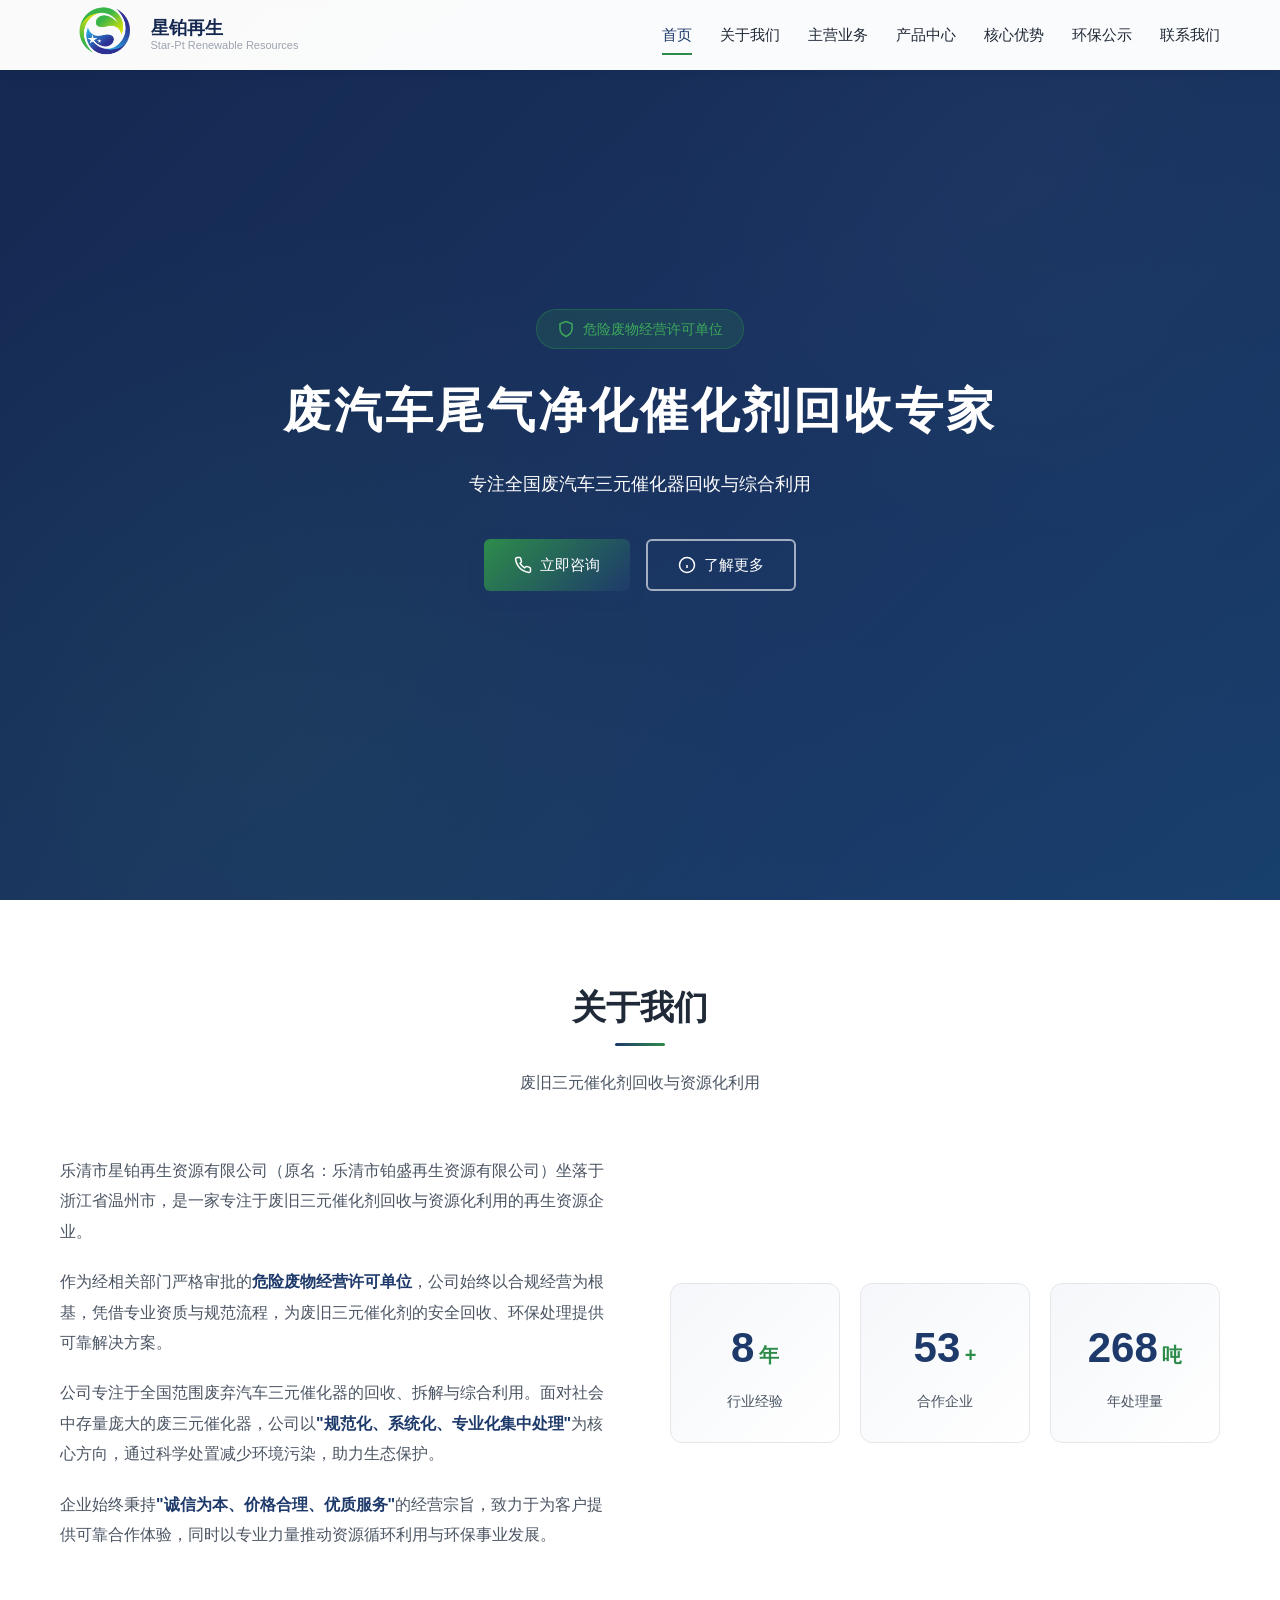
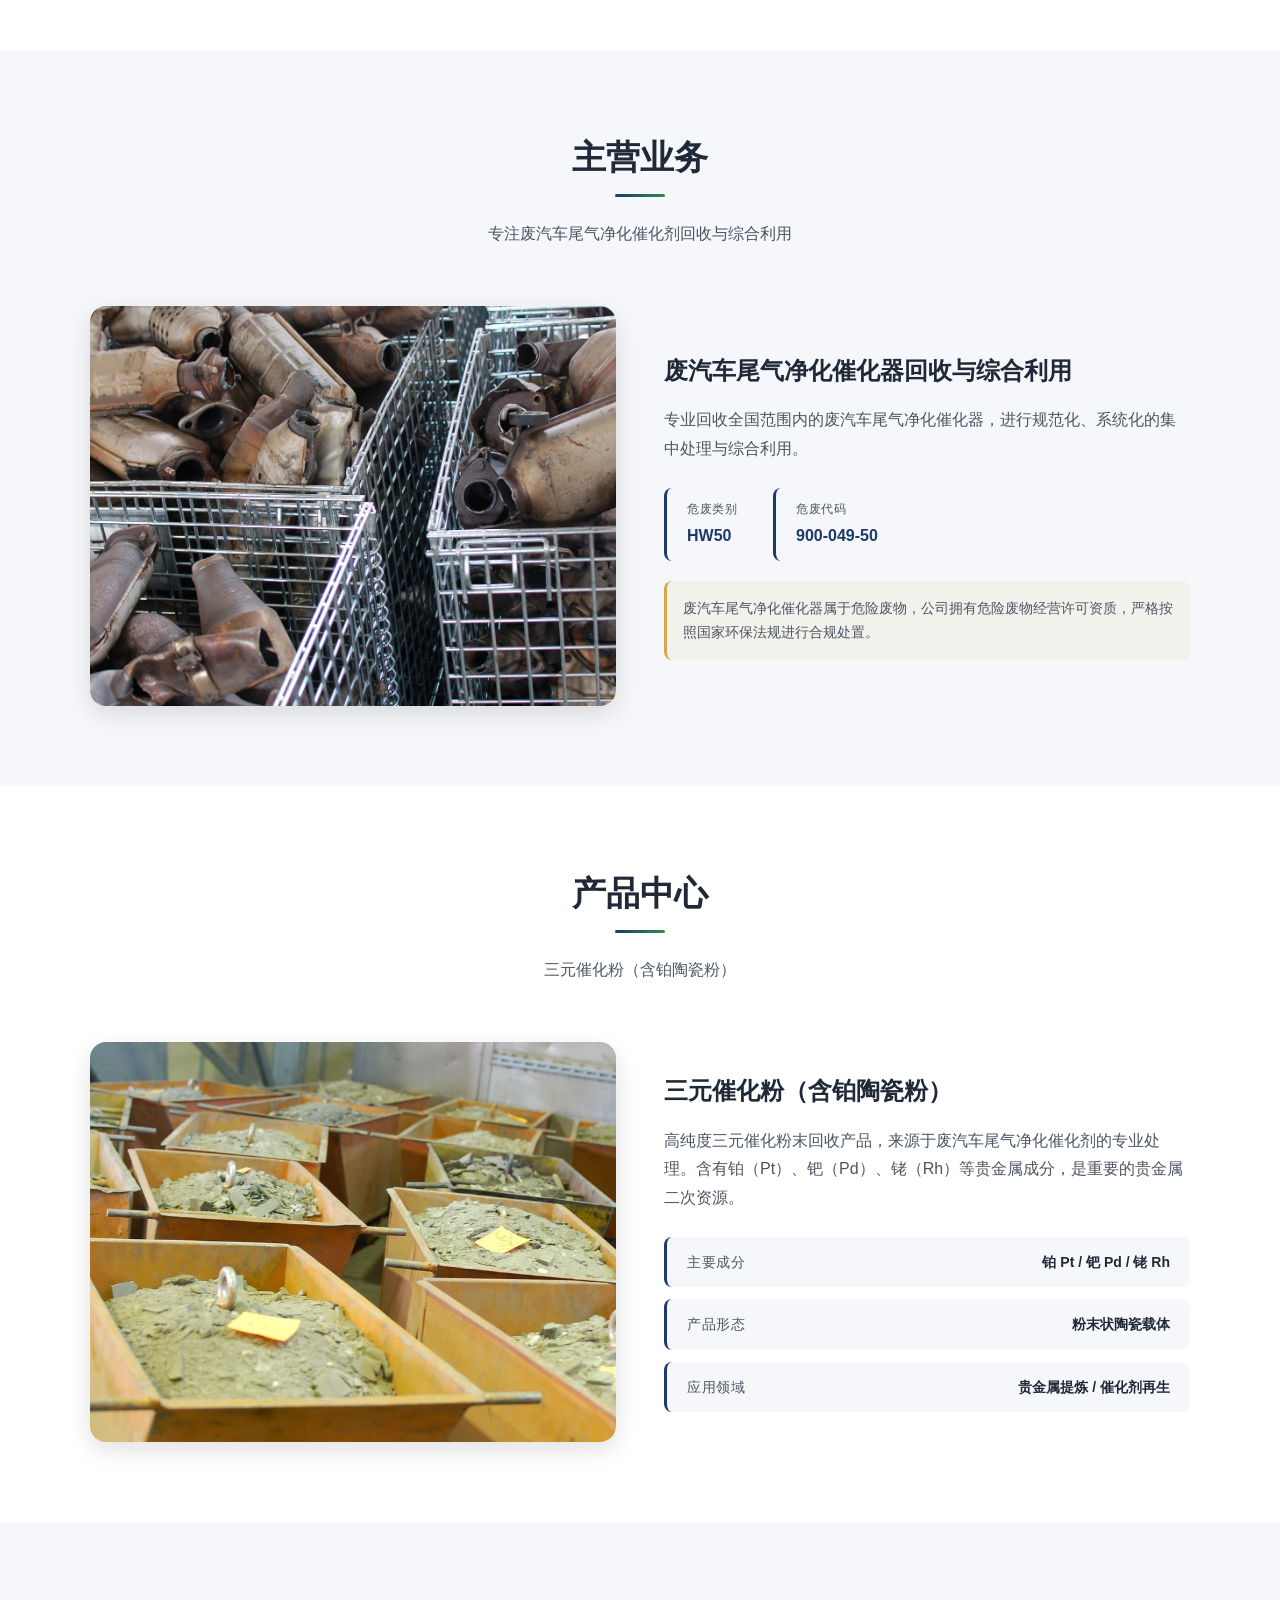
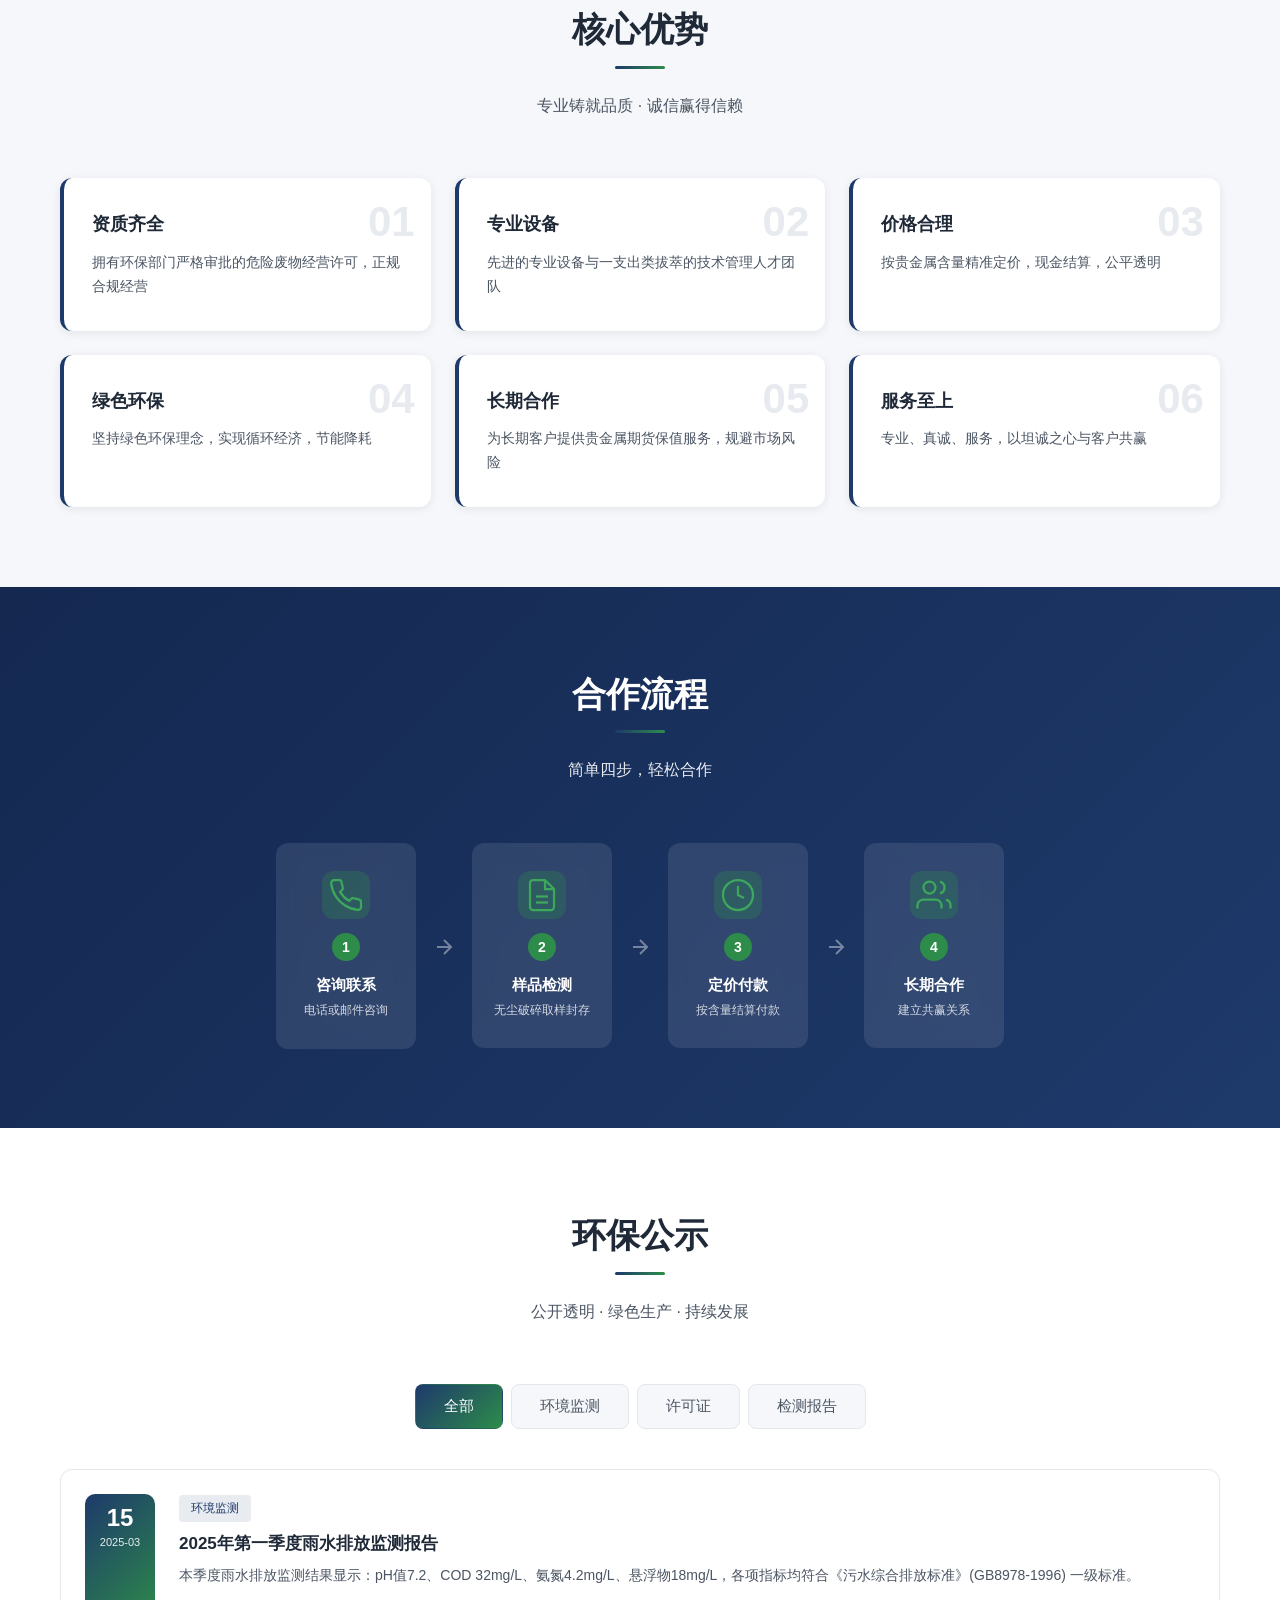
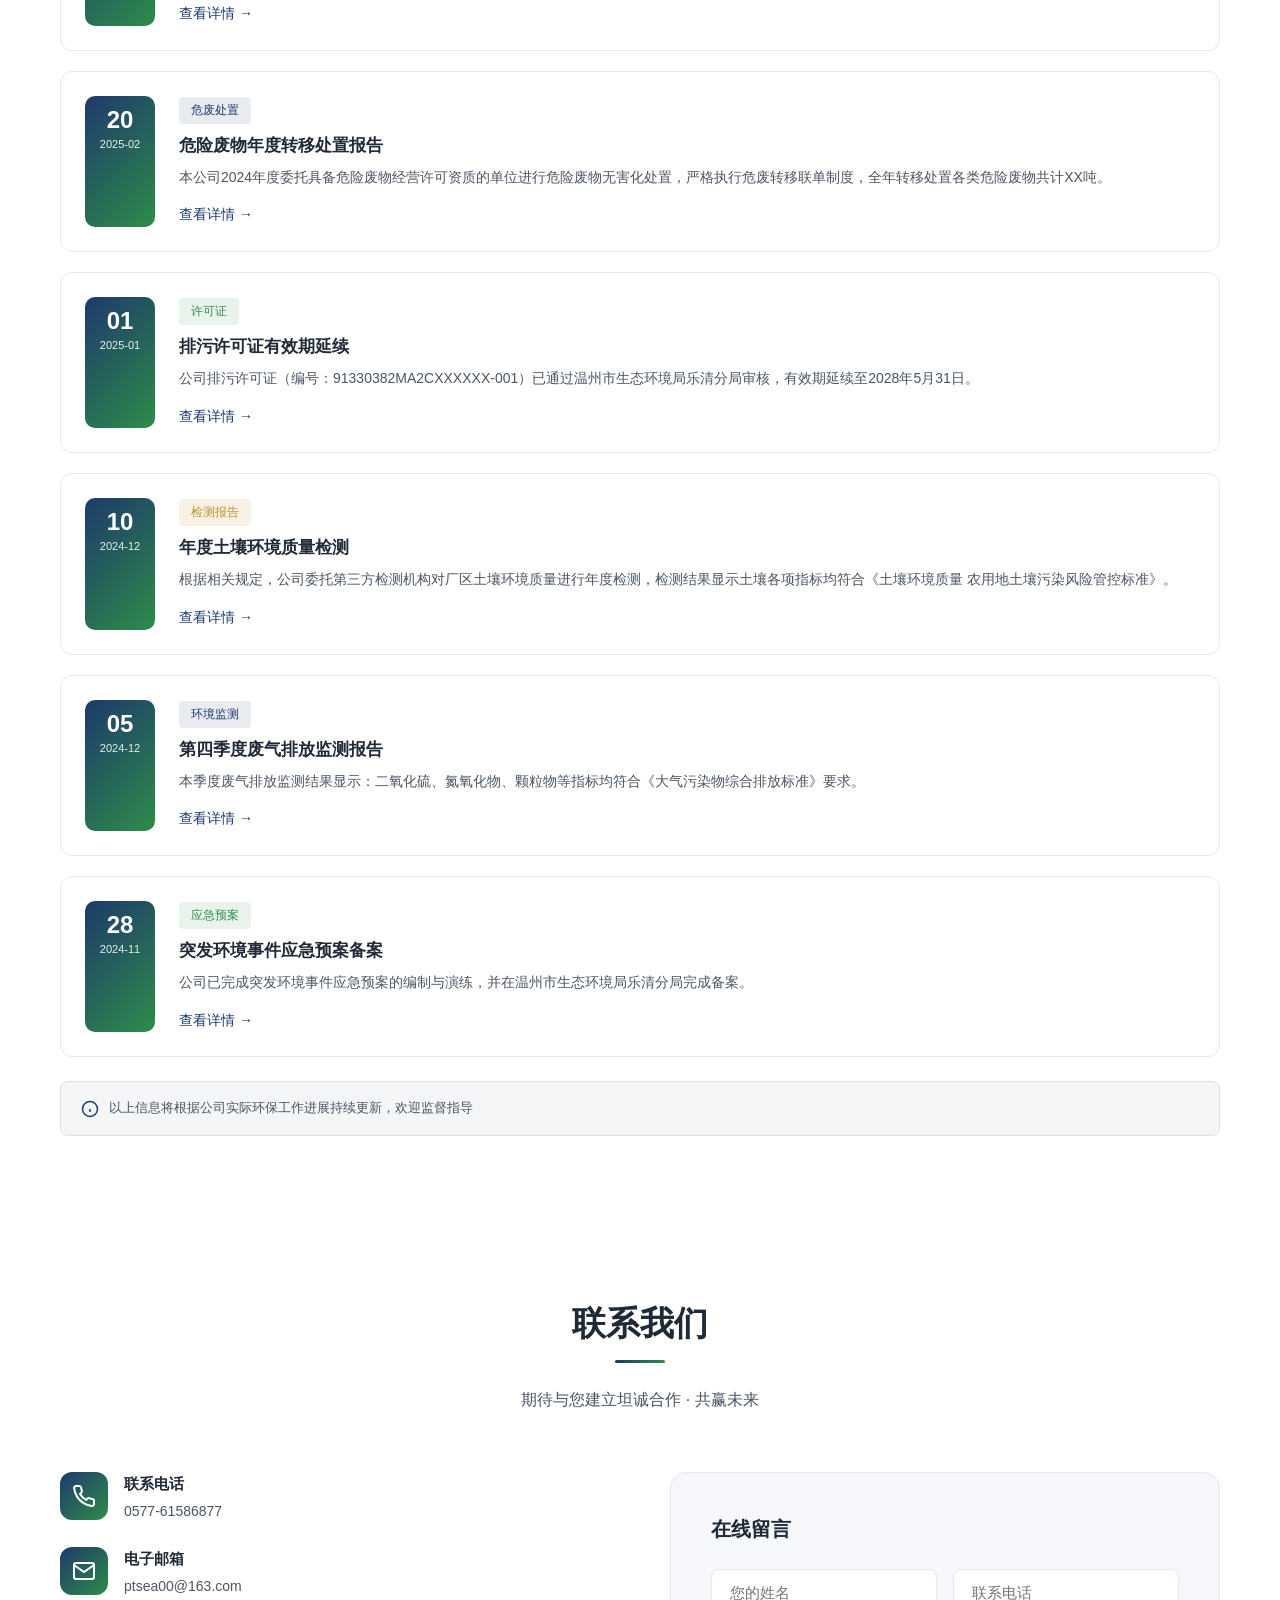
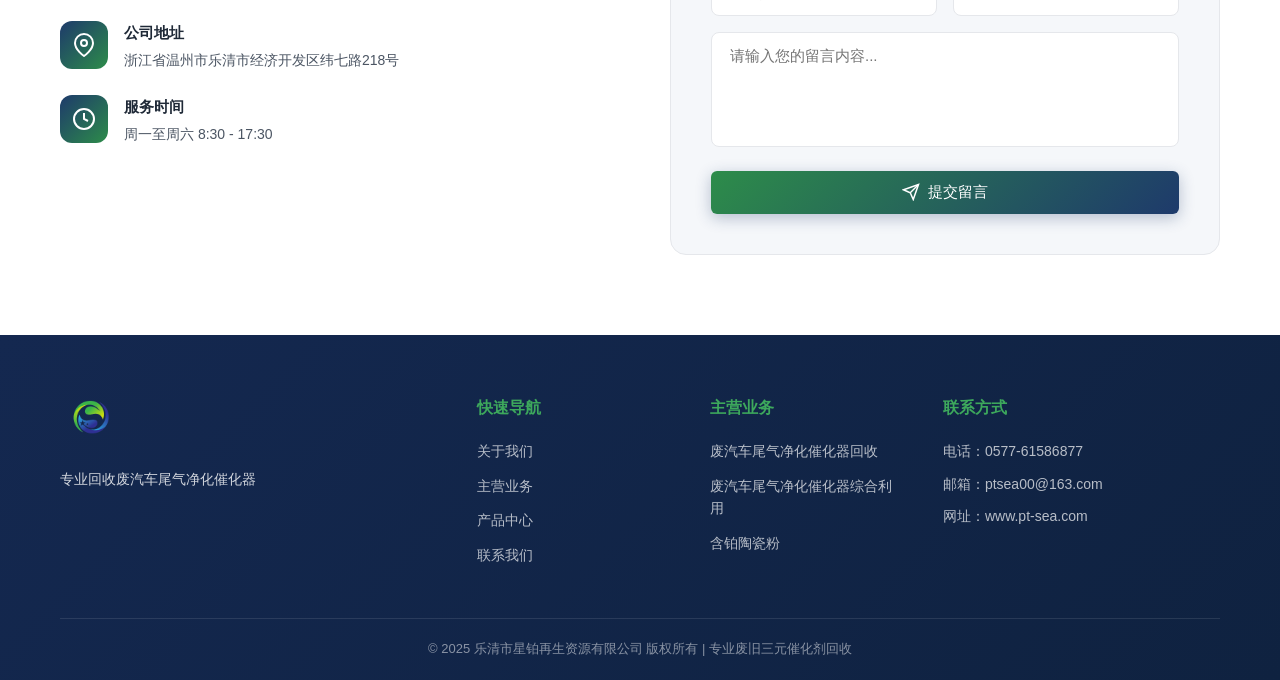
==== commit e8bbca84: "Add files via upload" ====
--- a/index.html
+++ b/index.html
@@ -10,8 +10,8 @@
     <!-- 导航栏 -->
     <header class="header">
         <div class="container header-inner">
-            <a href="#" class="logo">
-                <img src="logo.png" alt="星铂再生" class="logo-img">
+                    <a href="#" class="logo">
+                <img src="logo.png" alt="星铂再生" class="logo-img" loading="lazy">
                 <div class="logo-text-wrap">
                     <span class="logo-text">星铂再生</span>
                     <span class="logo-sub">Star-Pt Renewable Resources</span>
@@ -101,7 +101,7 @@
             </div>
             <div class="service-detail">
                 <div class="service-image">
-                    <img src="catalyst-recycling.jpg" alt="废汽车尾气净化催化器回收">
+                    <img src="catalyst-recycling.jpg" alt="废汽车尾气净化催化器回收" loading="lazy">
                 </div>
                 <div class="service-info">
                     <h3 class="service-title">废汽车尾气净化催化器回收与综合利用</h3>
@@ -131,7 +131,7 @@
             </div>
             <div class="product-detail">
                 <div class="product-image">
-                    <img src="ceramic-powder.jpg" alt="含铂陶瓷粉">
+                    <img src="ceramic-powder.jpg" alt="含铂陶瓷粉" loading="lazy">
                 </div>
                 <div class="product-info">
                     <h3 class="product-title">三元催化粉（含铂陶瓷粉）</h3>
@@ -429,7 +429,7 @@
         <div class="container">
             <div class="footer-content">
                 <div class="footer-brand">
-                    <img src="logo.png" alt="星铂再生" class="footer-logo-img">
+                    <img src="logo.png" alt="星铂再生" class="footer-logo-img" loading="lazy">
                     <p>专业回收废汽车尾气净化催化器</p>
                 </div>
                 <div class="footer-links">
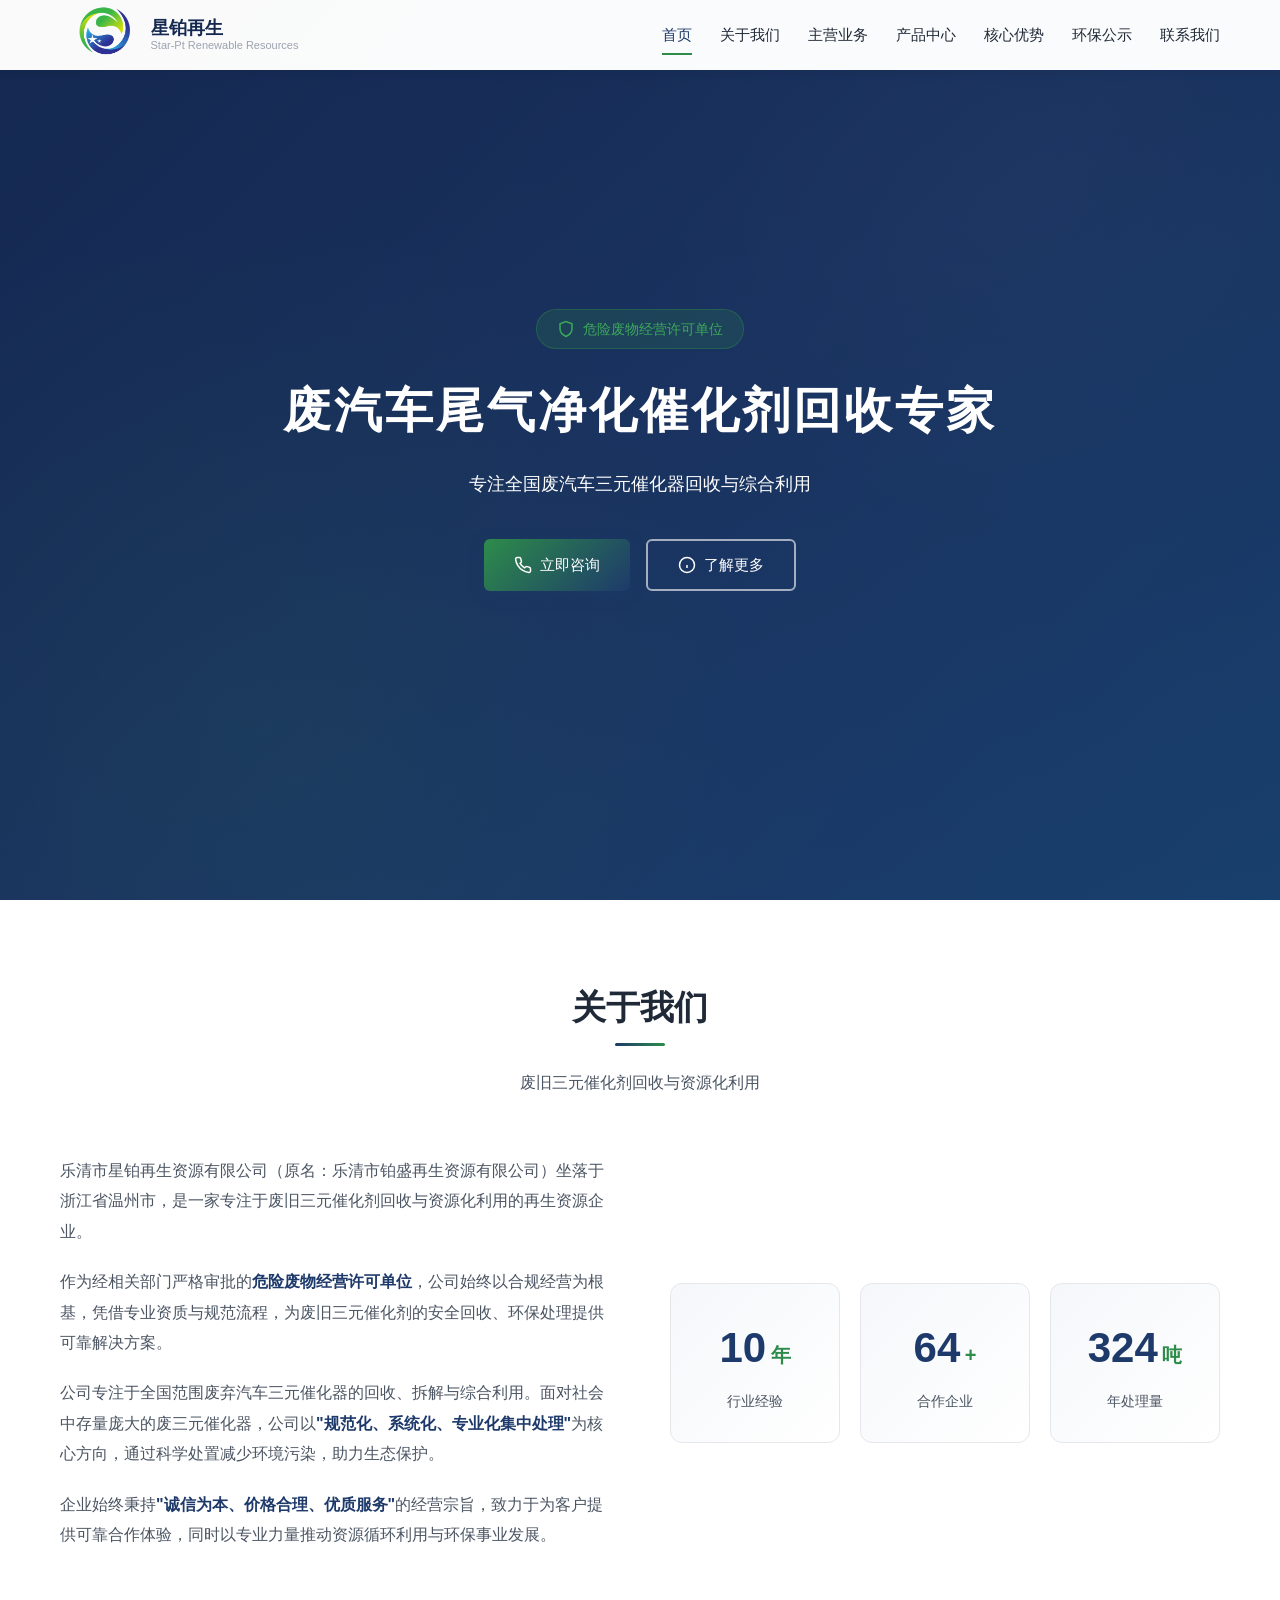
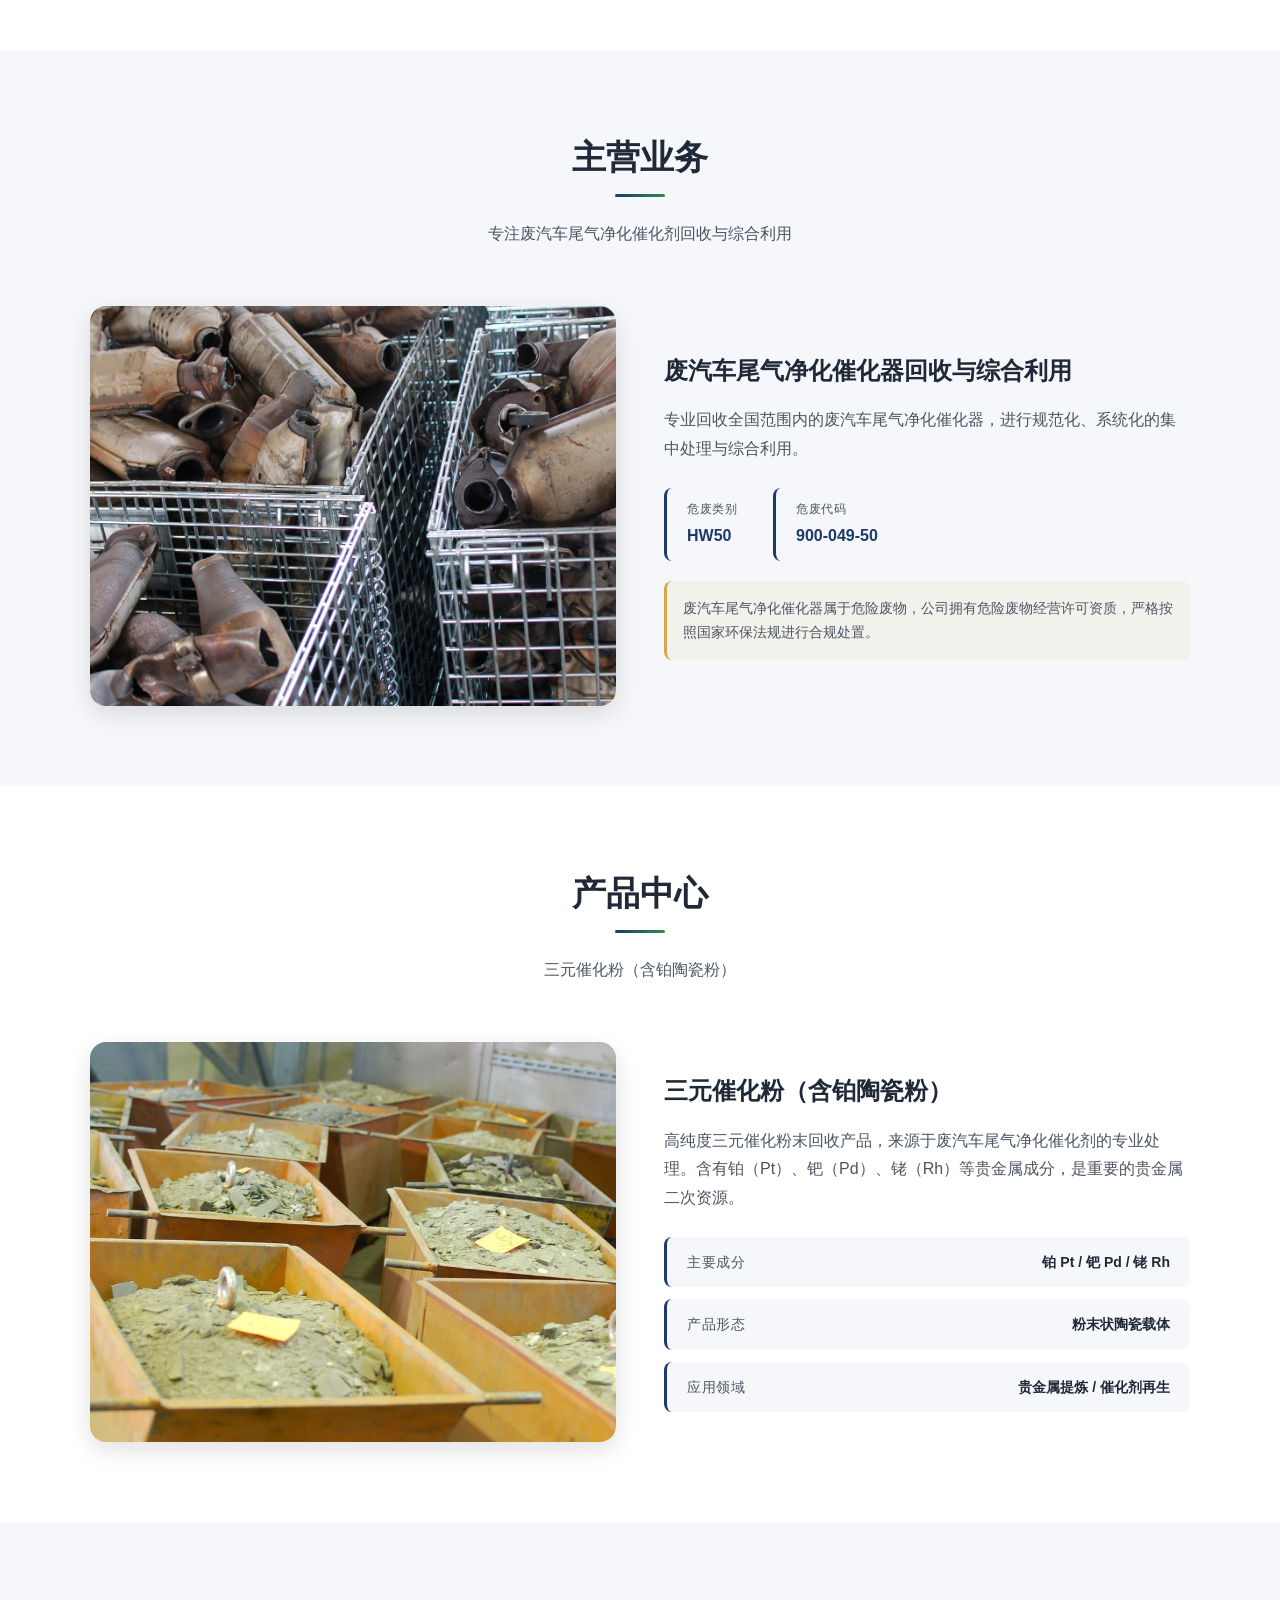
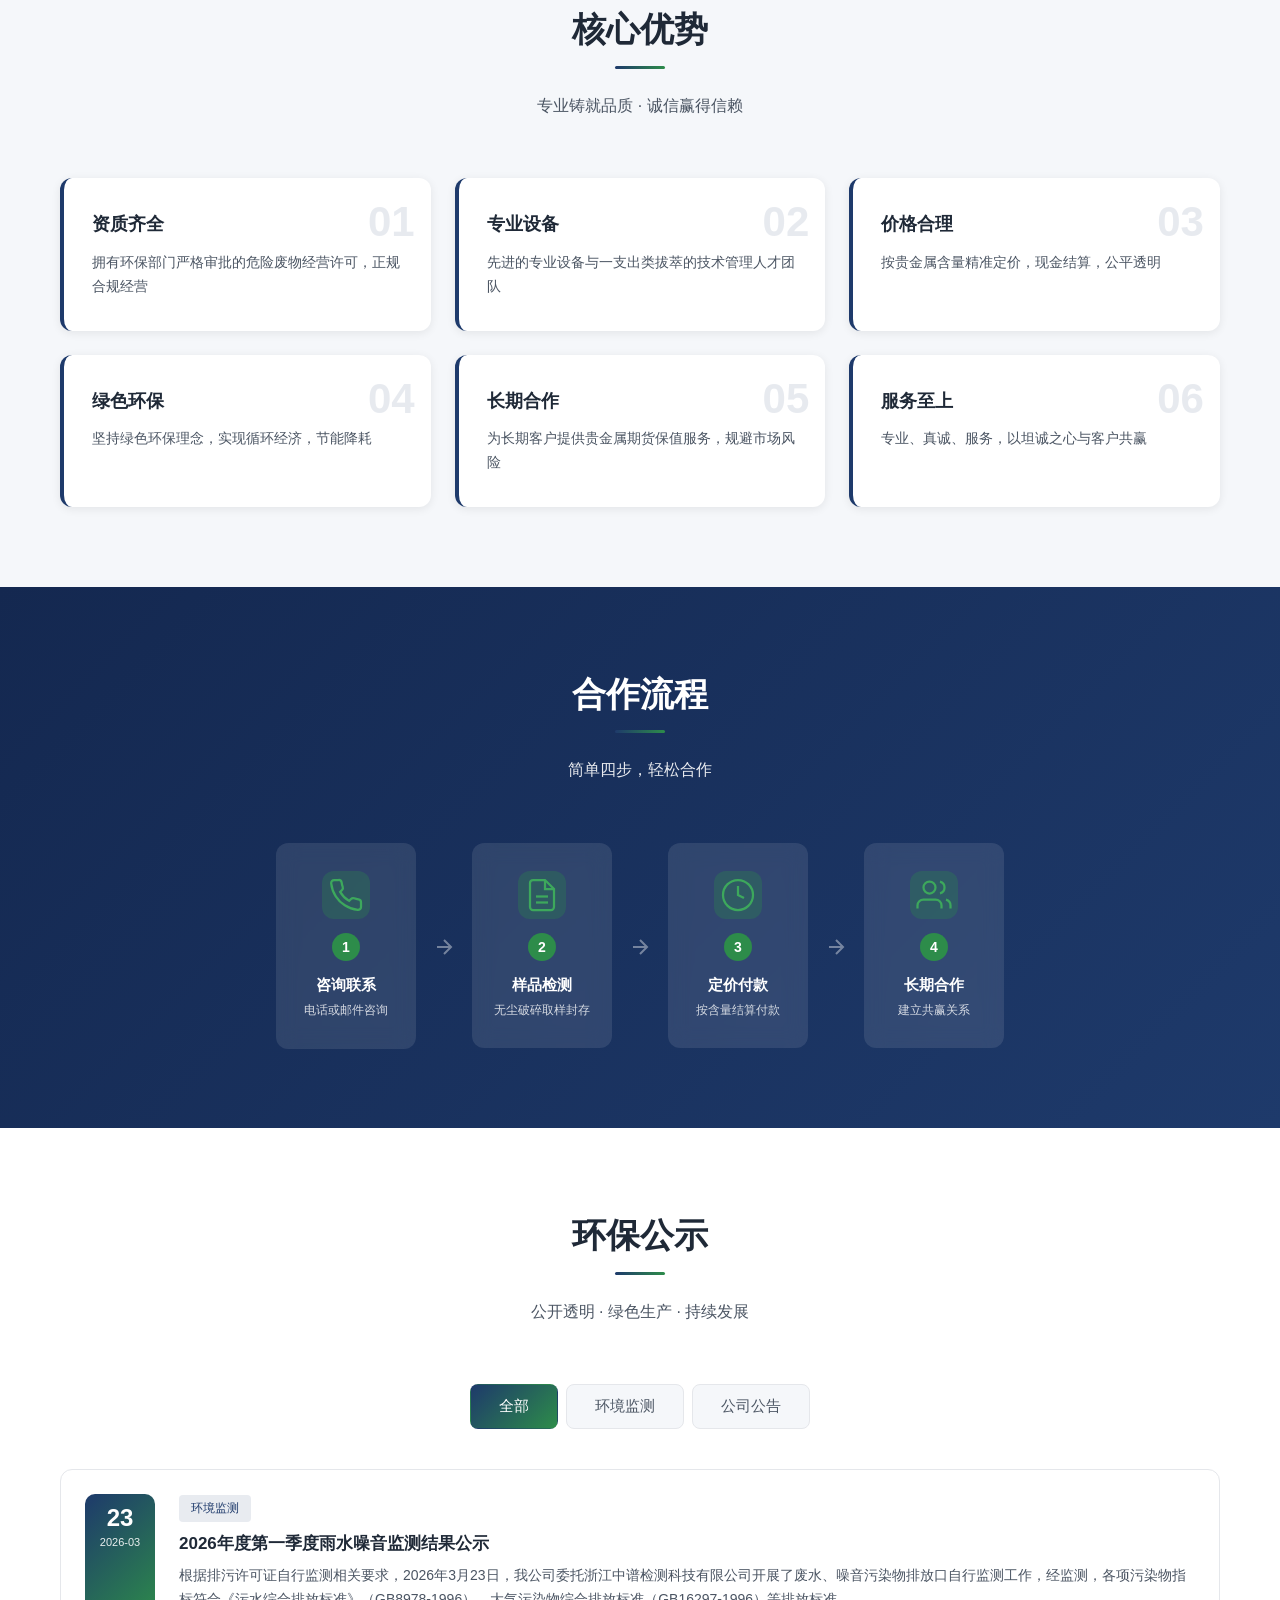
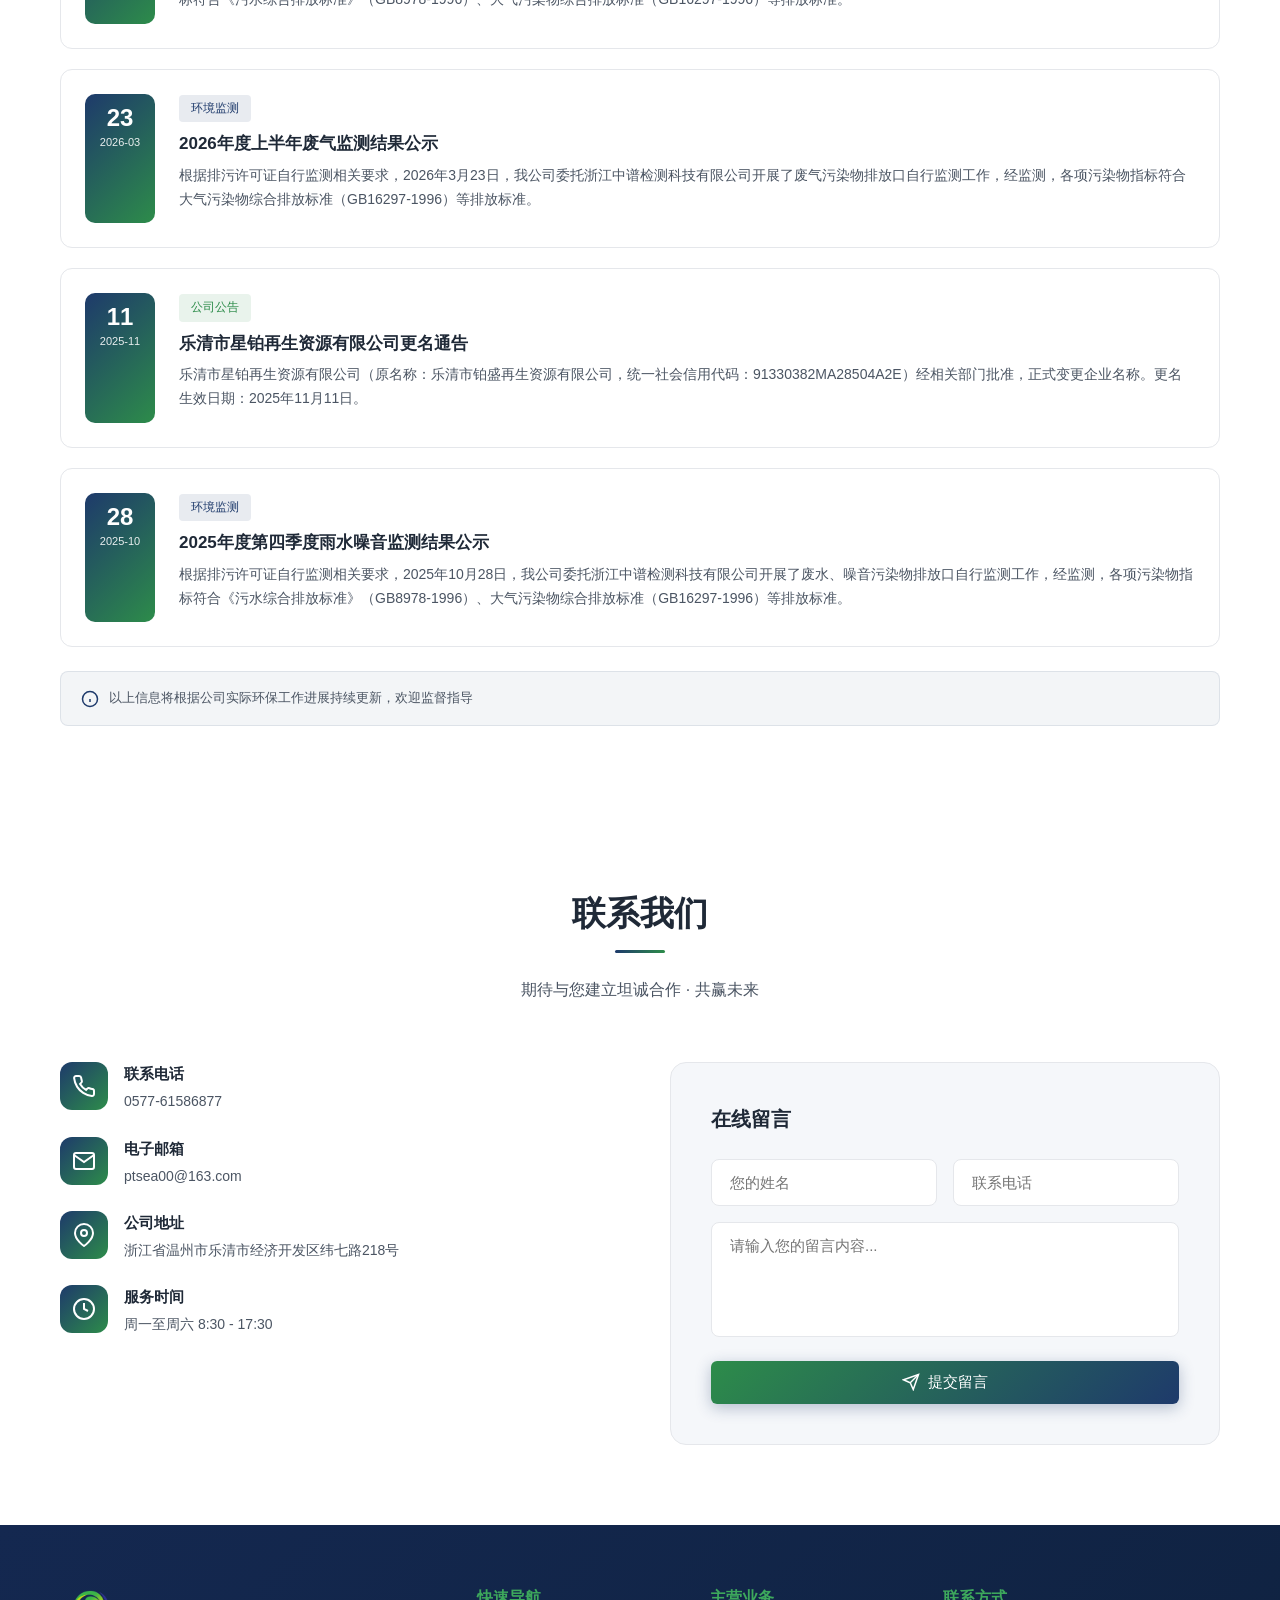
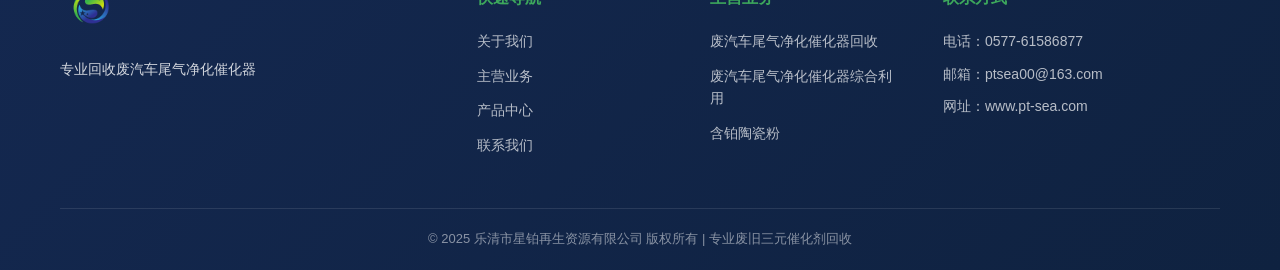
==== commit c84caa11: "Add files via upload" ====
--- a/index.html
+++ b/index.html
@@ -262,93 +262,60 @@
             <div class="env-tabs">
                 <button class="env-tab active" data-tab="all">全部</button>
                 <button class="env-tab" data-tab="monitoring">环境监测</button>
-                <button class="env-tab" data-tab="permit">许可证</button>
-                <button class="env-tab" data-tab="report">检测报告</button>
+                <button class="env-tab" data-tab="permit">公司公告</button>
             </div>
             
             <!-- 环保公示新闻列表 -->
             <div class="env-news-list" id="envNewsList">
-                <!-- 雨水监测 -->
+                <!-- 2026年第一季度雨水噪音监测 -->
                 <div class="env-news-item" data-category="monitoring">
                     <div class="news-date">
-                        <span class="date-day">15</span>
-                        <span class="date-month">2025-03</span>
+                        <span class="date-day">23</span>
+                        <span class="date-month">2026-03</span>
                     </div>
                     <div class="news-content">
                         <span class="news-tag monitoring">环境监测</span>
-                        <h4 class="news-title">2025年第一季度雨水排放监测报告</h4>
-                        <p class="news-desc">本季度雨水排放监测结果显示：pH值7.2、COD 32mg/L、氨氮4.2mg/L、悬浮物18mg/L，各项指标均符合《污水综合排放标准》(GB8978-1996) 一级标准。</p>
-                        <a href="#" class="news-link">查看详情 →</a>
+                        <h4 class="news-title">2026年度第一季度雨水噪音监测结果公示</h4>
+                        <p class="news-desc">根据排污许可证自行监测相关要求，2026年3月23日，我公司委托浙江中谱检测科技有限公司开展了废水、噪音污染物排放口自行监测工作，经监测，各项污染物指标符合《污水综合排放标准》（GB8978-1996）、大气污染物综合排放标准（GB16297-1996）等排放标准。</p>
                     </div>
                 </div>
                 
-                <!-- 危废处置 -->
+                <!-- 2026年度上半年废气监测 -->
                 <div class="env-news-item" data-category="monitoring">
                     <div class="news-date">
-                        <span class="date-day">20</span>
-                        <span class="date-month">2025-02</span>
+                        <span class="date-day">23</span>
+                        <span class="date-month">2026-03</span>
                     </div>
                     <div class="news-content">
-                        <span class="news-tag monitoring">危废处置</span>
-                        <h4 class="news-title">危险废物年度转移处置报告</h4>
-                        <p class="news-desc">本公司2024年度委托具备危险废物经营许可资质的单位进行危险废物无害化处置，严格执行危废转移联单制度，全年转移处置各类危险废物共计XX吨。</p>
-                        <a href="#" class="news-link">查看详情 →</a>
+                        <span class="news-tag monitoring">环境监测</span>
+                        <h4 class="news-title">2026年度上半年废气监测结果公示</h4>
+                        <p class="news-desc">根据排污许可证自行监测相关要求，2026年3月23日，我公司委托浙江中谱检测科技有限公司开展了废气污染物排放口自行监测工作，经监测，各项污染物指标符合大气污染物综合排放标准（GB16297-1996）等排放标准。</p>
                     </div>
                 </div>
                 
-                <!-- 排污许可 -->
+                <!-- 公司更名通告 -->
                 <div class="env-news-item" data-category="permit">
                     <div class="news-date">
-                        <span class="date-day">01</span>
-                        <span class="date-month">2025-01</span>
+                        <span class="date-day">11</span>
+                        <span class="date-month">2025-11</span>
                     </div>
                     <div class="news-content">
-                        <span class="news-tag permit">许可证</span>
-                        <h4 class="news-title">排污许可证有效期延续</h4>
-                        <p class="news-desc">公司排污许可证（编号：91330382MA2CXXXXXX-001）已通过温州市生态环境局乐清分局审核，有效期延续至2028年5月31日。</p>
-                        <a href="#" class="news-link">查看详情 →</a>
+                        <span class="news-tag permit">公司公告</span>
+                        <h4 class="news-title">乐清市星铂再生资源有限公司更名通告</h4>
+                        <p class="news-desc">乐清市星铂再生资源有限公司（原名称：乐清市铂盛再生资源有限公司，统一社会信用代码：91330382MA28504A2E）经相关部门批准，正式变更企业名称。更名生效日期：2025年11月11日。</p>
                     </div>
                 </div>
                 
-                <!-- 土壤检测 -->
-                <div class="env-news-item" data-category="report">
-                    <div class="news-date">
-                        <span class="date-day">10</span>
-                        <span class="date-month">2024-12</span>
-                    </div>
-                    <div class="news-content">
-                        <span class="news-tag report">检测报告</span>
-                        <h4 class="news-title">年度土壤环境质量检测</h4>
-                        <p class="news-desc">根据相关规定，公司委托第三方检测机构对厂区土壤环境质量进行年度检测，检测结果显示土壤各项指标均符合《土壤环境质量 农用地土壤污染风险管控标准》。</p>
-                        <a href="#" class="news-link">查看详情 →</a>
-                    </div>
-                </div>
-                
-                <!-- 废气监测 -->
+                <!-- 2025年度第四季度雨水噪音监测 -->
                 <div class="env-news-item" data-category="monitoring">
                     <div class="news-date">
-                        <span class="date-day">05</span>
-                        <span class="date-month">2024-12</span>
+                        <span class="date-day">28</span>
+                        <span class="date-month">2025-10</span>
                     </div>
                     <div class="news-content">
                         <span class="news-tag monitoring">环境监测</span>
-                        <h4 class="news-title">第四季度废气排放监测报告</h4>
-                        <p class="news-desc">本季度废气排放监测结果显示：二氧化硫、氮氧化物、颗粒物等指标均符合《大气污染物综合排放标准》要求。</p>
-                        <a href="#" class="news-link">查看详情 →</a>
-                    </div>
-                </div>
-                
-                <!-- 应急预案 -->
-                <div class="env-news-item" data-category="permit">
-                    <div class="news-date">
-                        <span class="date-day">28</span>
-                        <span class="date-month">2024-11</span>
-                    </div>
-                    <div class="news-content">
-                        <span class="news-tag permit">应急预案</span>
-                        <h4 class="news-title">突发环境事件应急预案备案</h4>
-                        <p class="news-desc">公司已完成突发环境事件应急预案的编制与演练，并在温州市生态环境局乐清分局完成备案。</p>
-                        <a href="#" class="news-link">查看详情 →</a>
+                        <h4 class="news-title">2025年度第四季度雨水噪音监测结果公示</h4>
+                        <p class="news-desc">根据排污许可证自行监测相关要求，2025年10月28日，我公司委托浙江中谱检测科技有限公司开展了废水、噪音污染物排放口自行监测工作，经监测，各项污染物指标符合《污水综合排放标准》（GB8978-1996）、大气污染物综合排放标准（GB16297-1996）等排放标准。</p>
                     </div>
                 </div>
             </div>
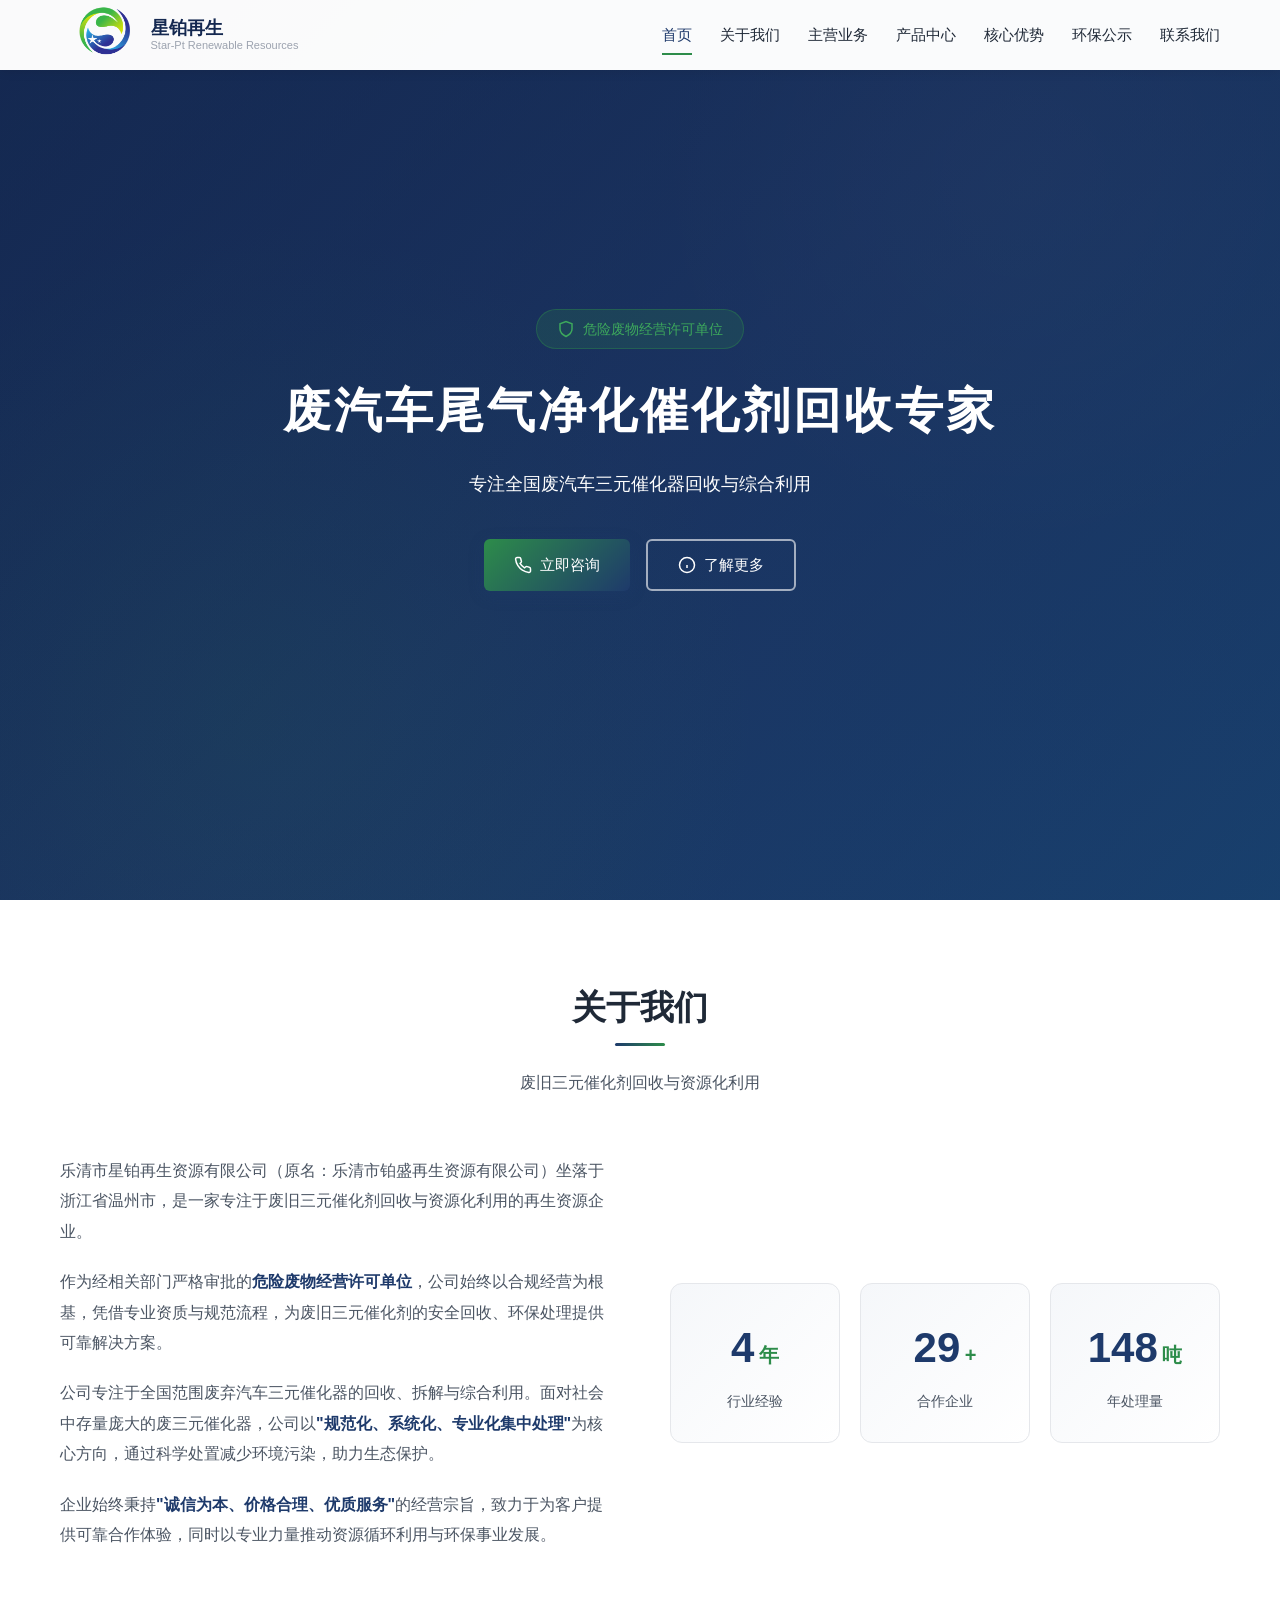
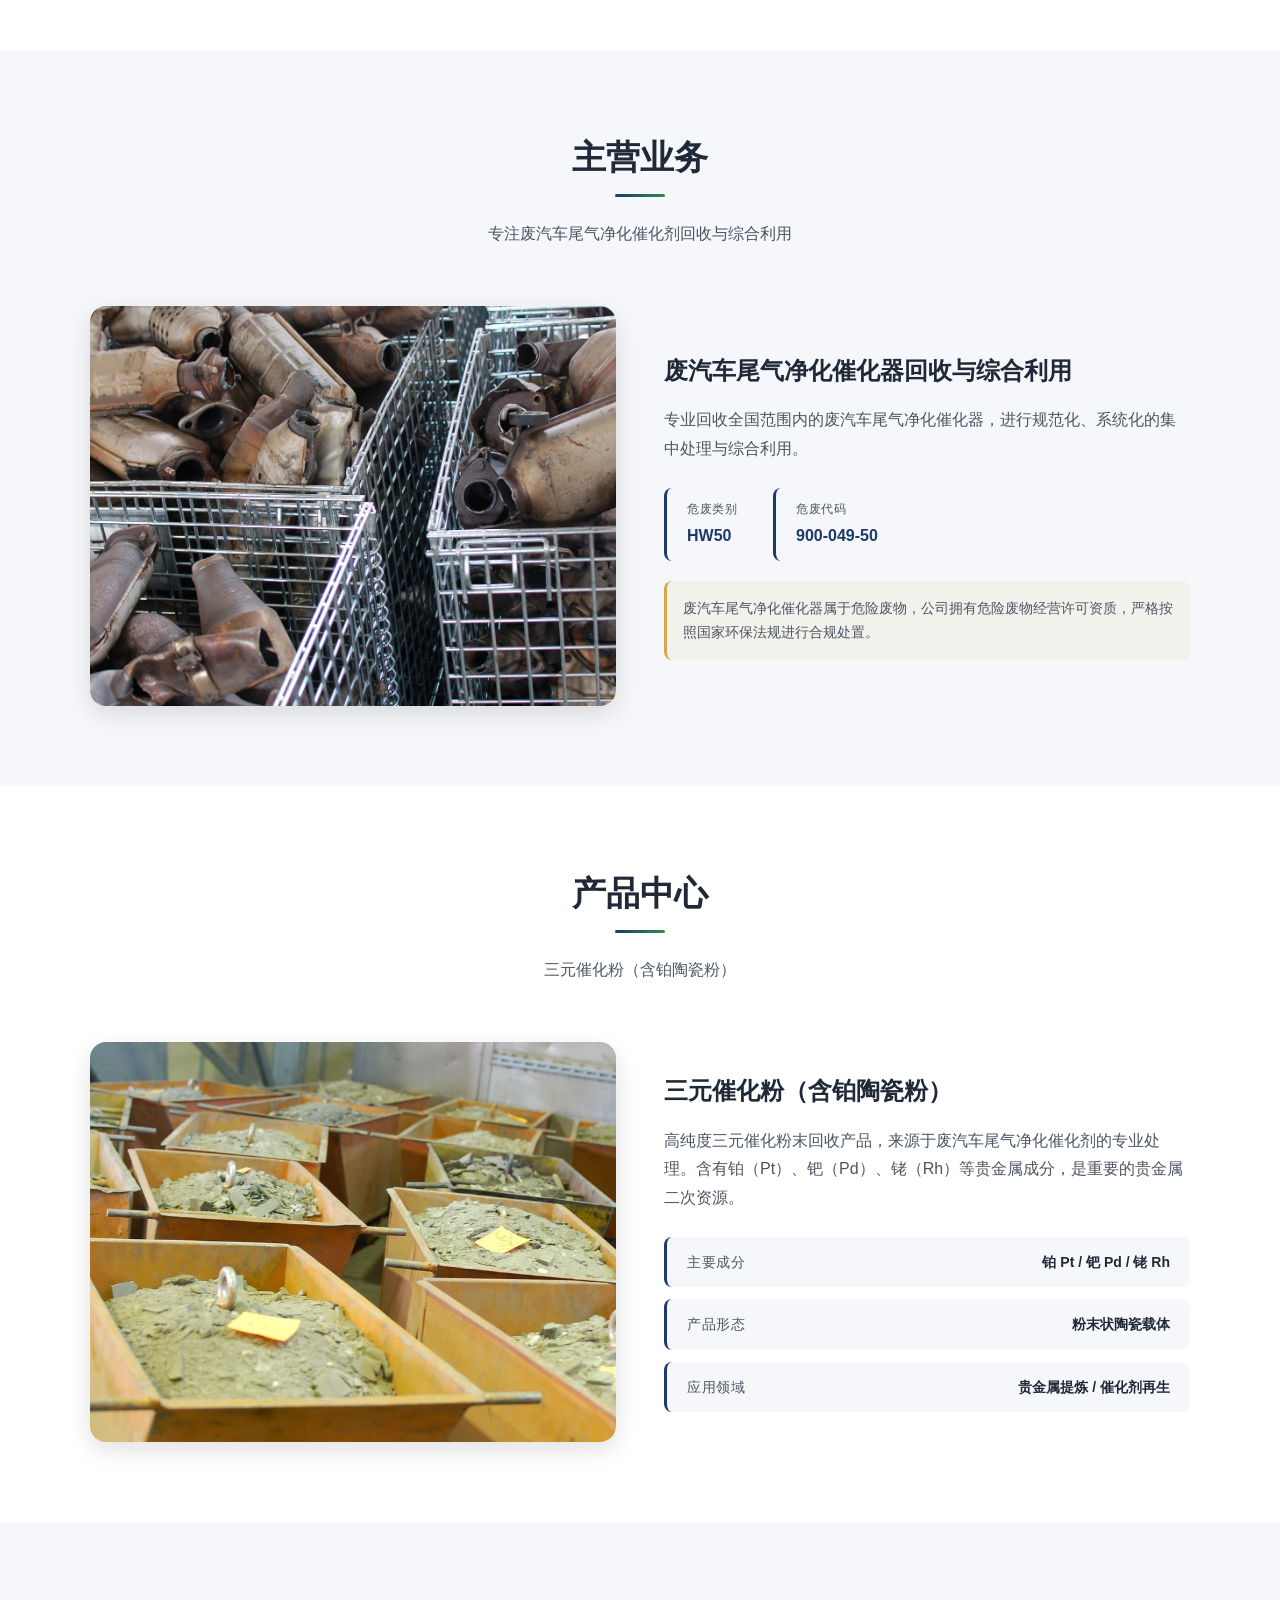
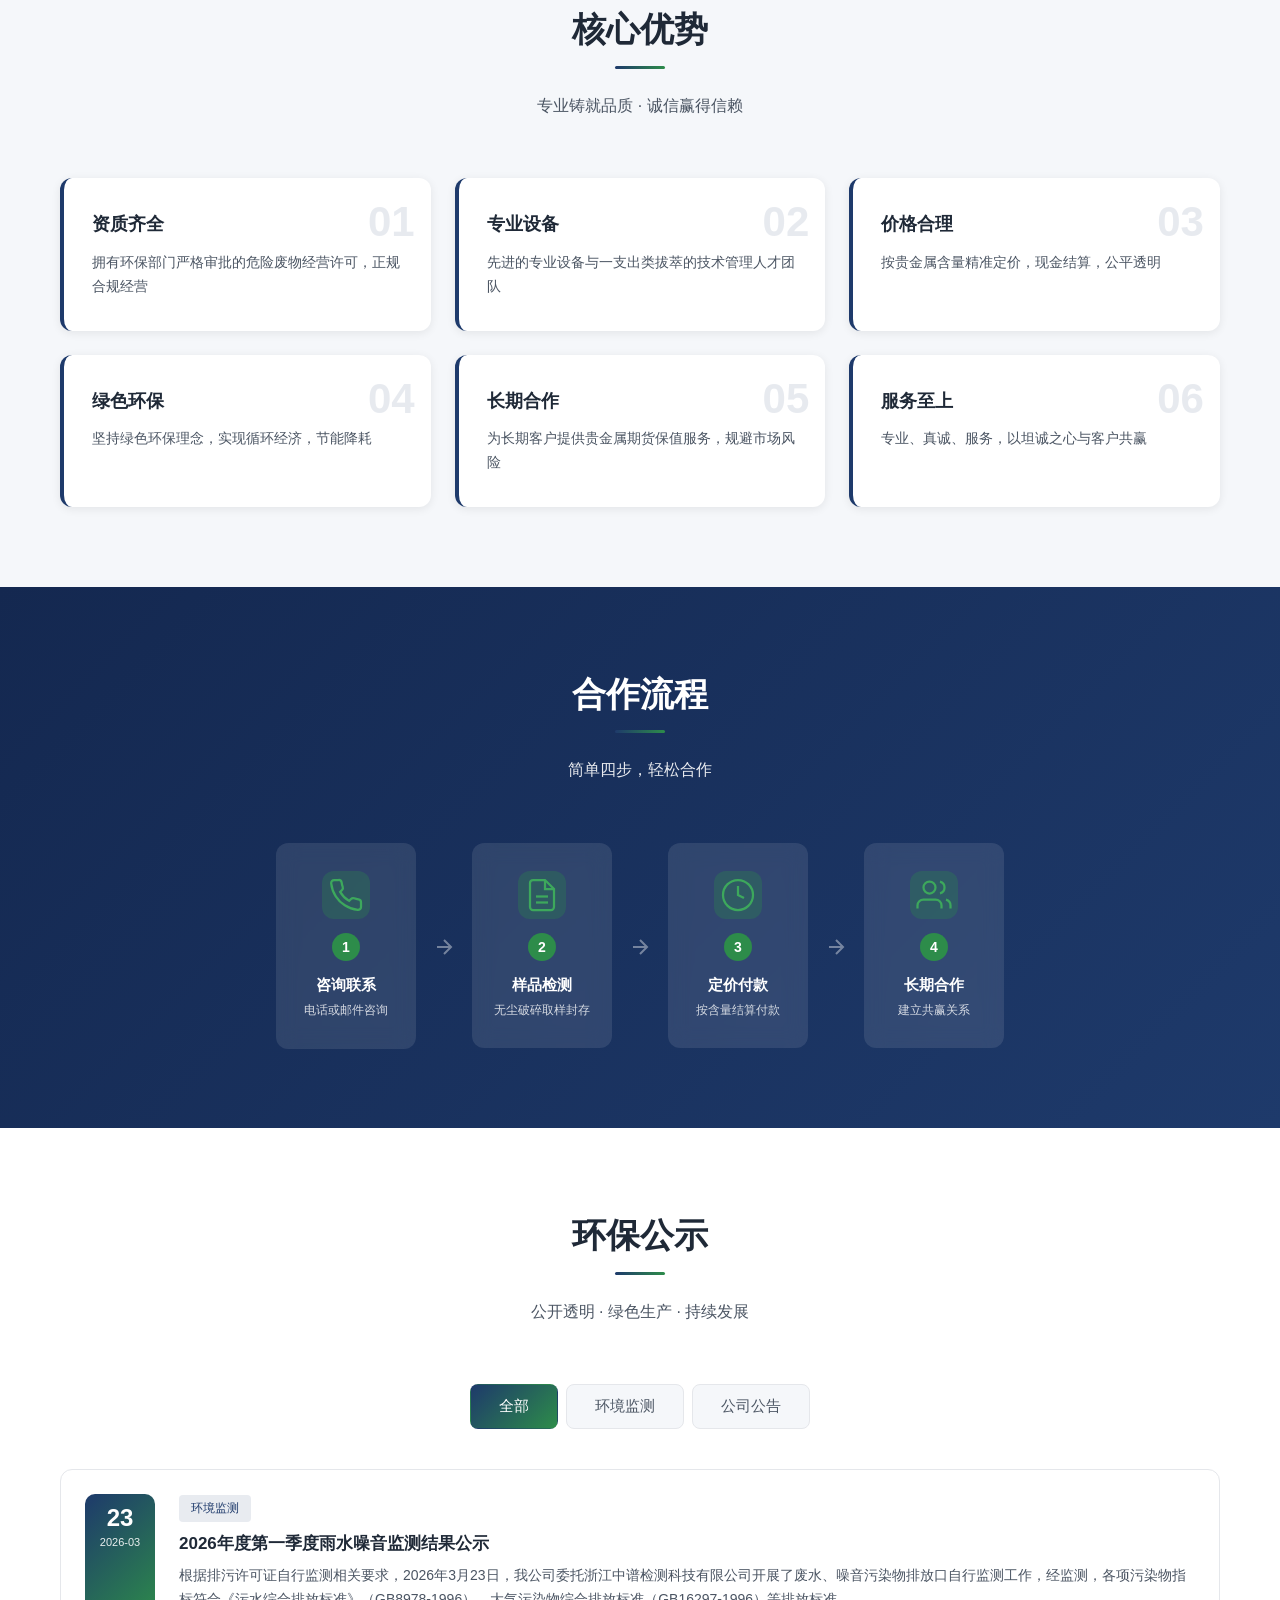
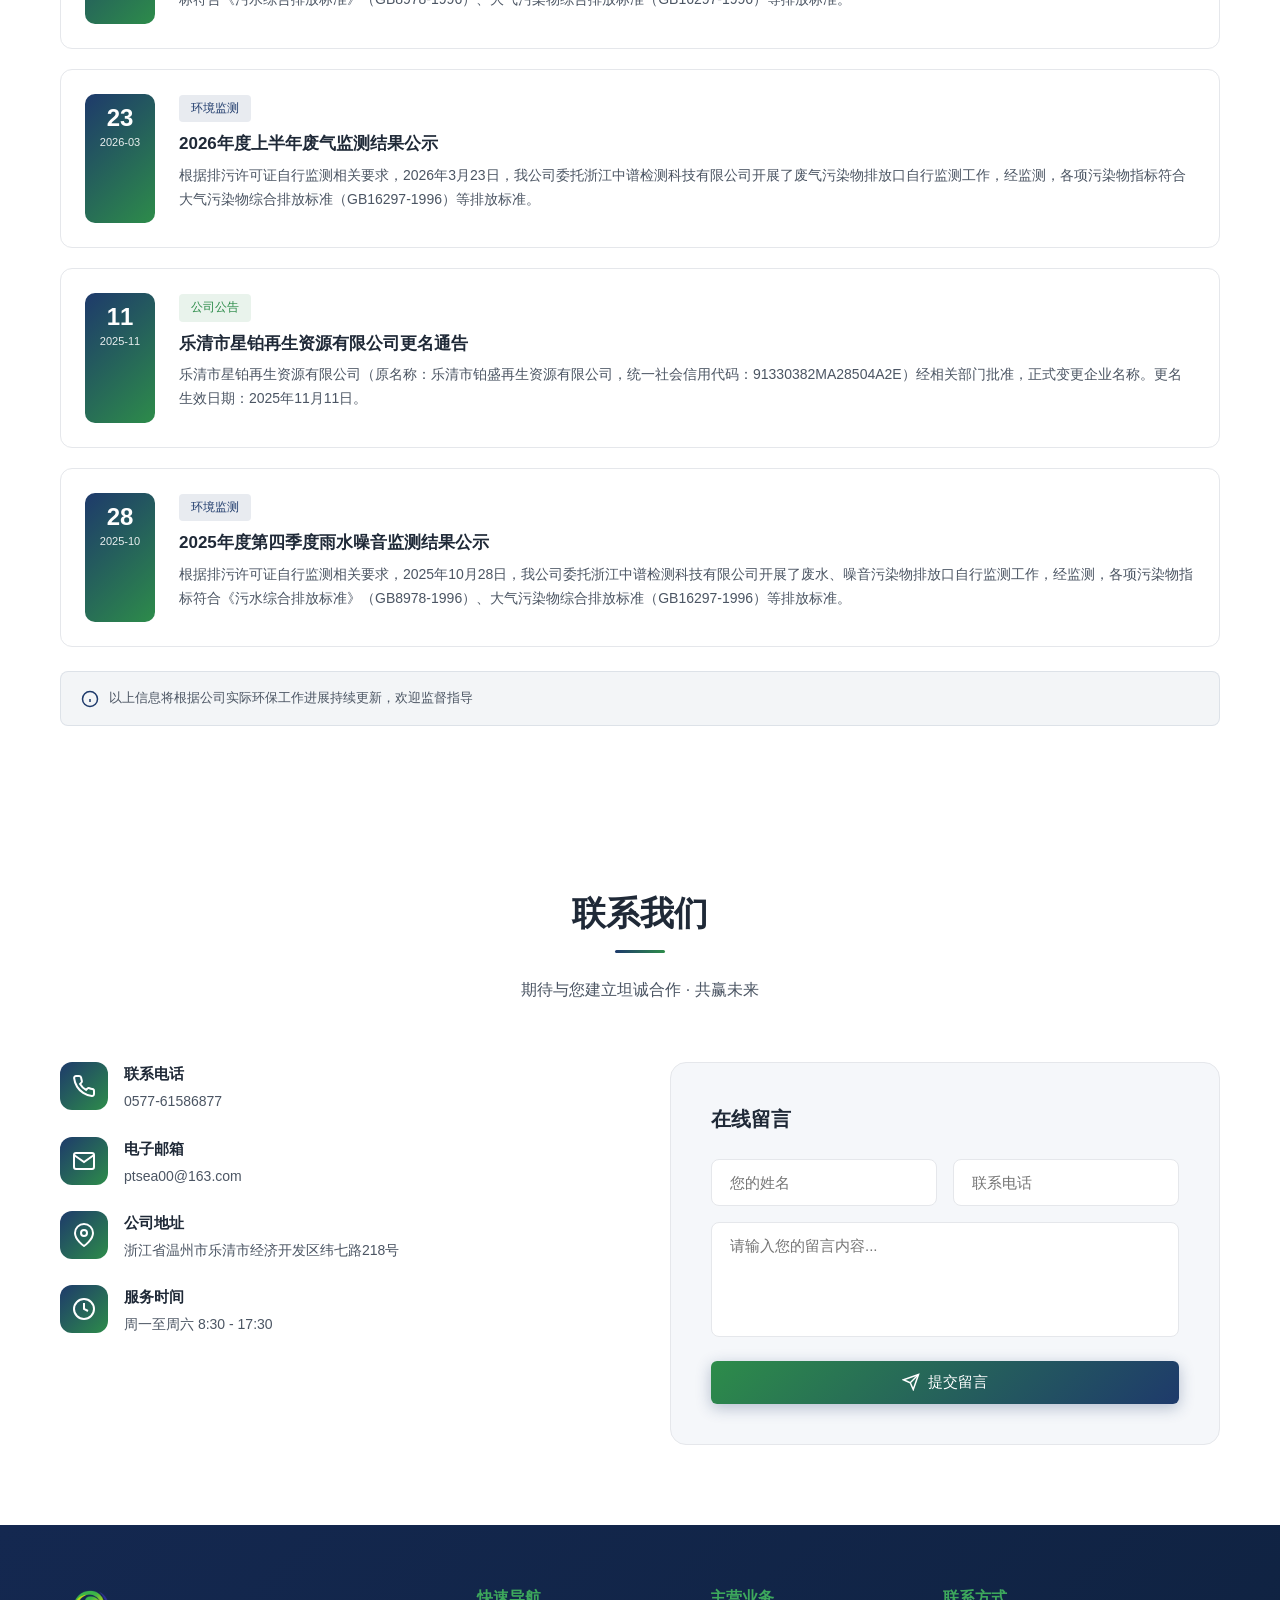
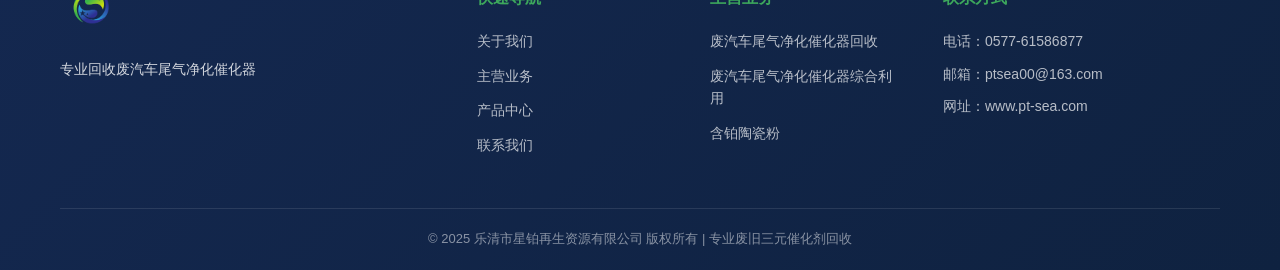
==== commit 6fa51e24: "Add files via upload" ====
--- a/index.html
+++ b/index.html
@@ -4,6 +4,7 @@
     <meta charset="UTF-8">
     <meta name="viewport" content="width=device-width, initial-scale=1.0">
     <title>乐清市星铂再生资源有限公司 - 废旧三元催化剂回收专家</title>
+    <link rel="icon" type="image/x-icon" href="favicon.ico">
     <link rel="stylesheet" href="styles.css">
 </head>
 <body>
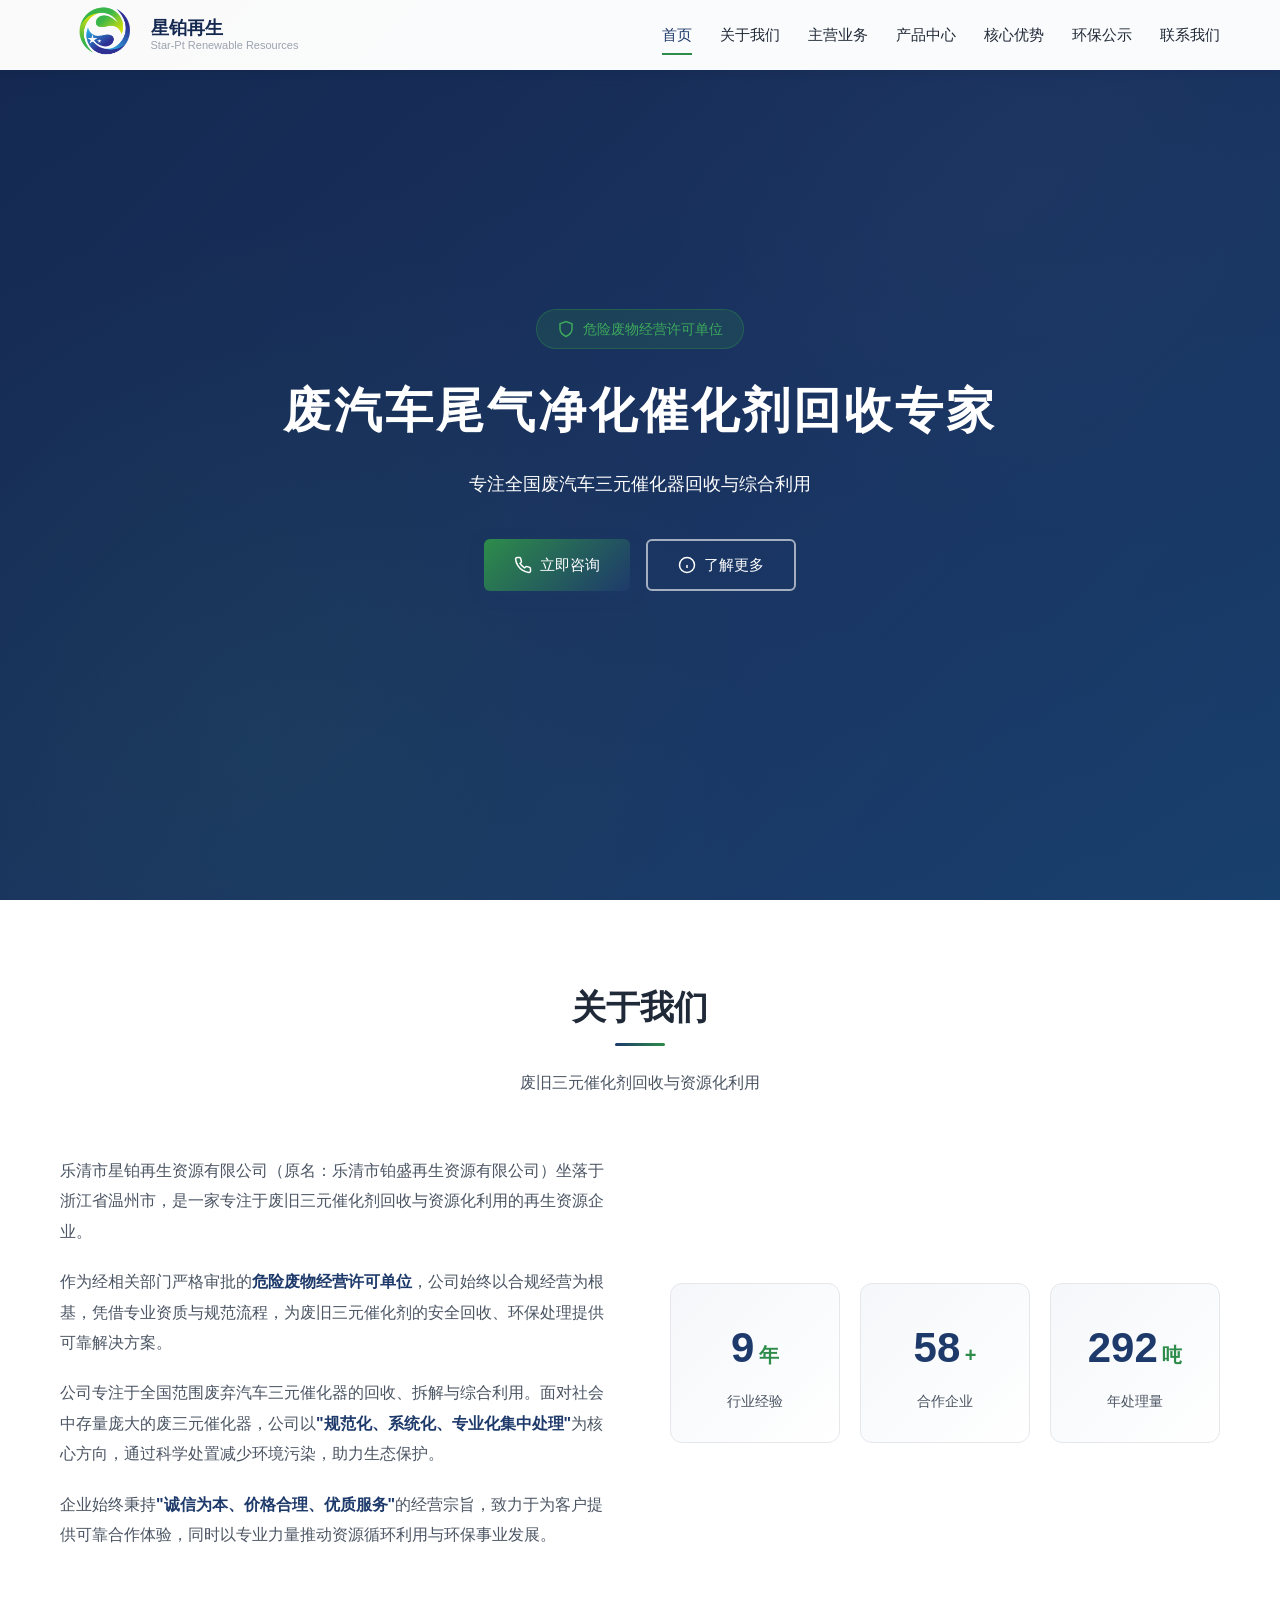
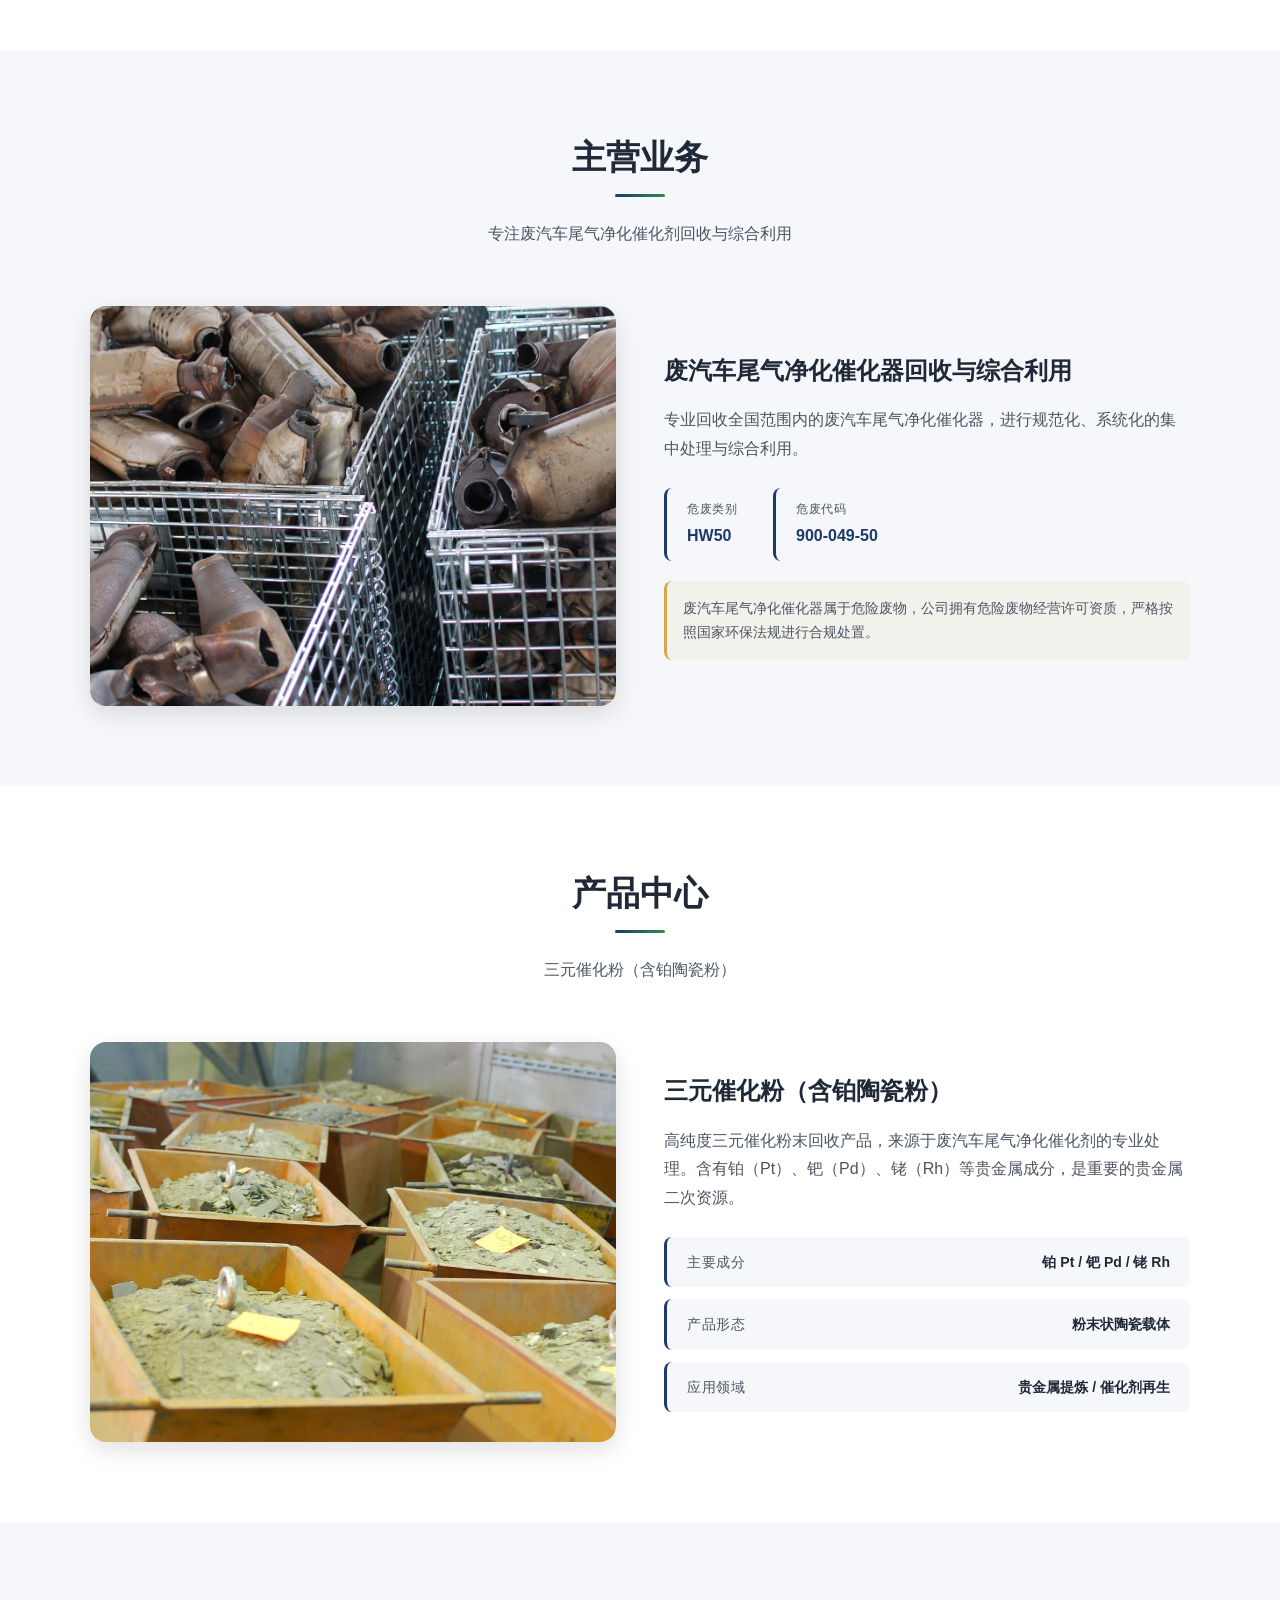
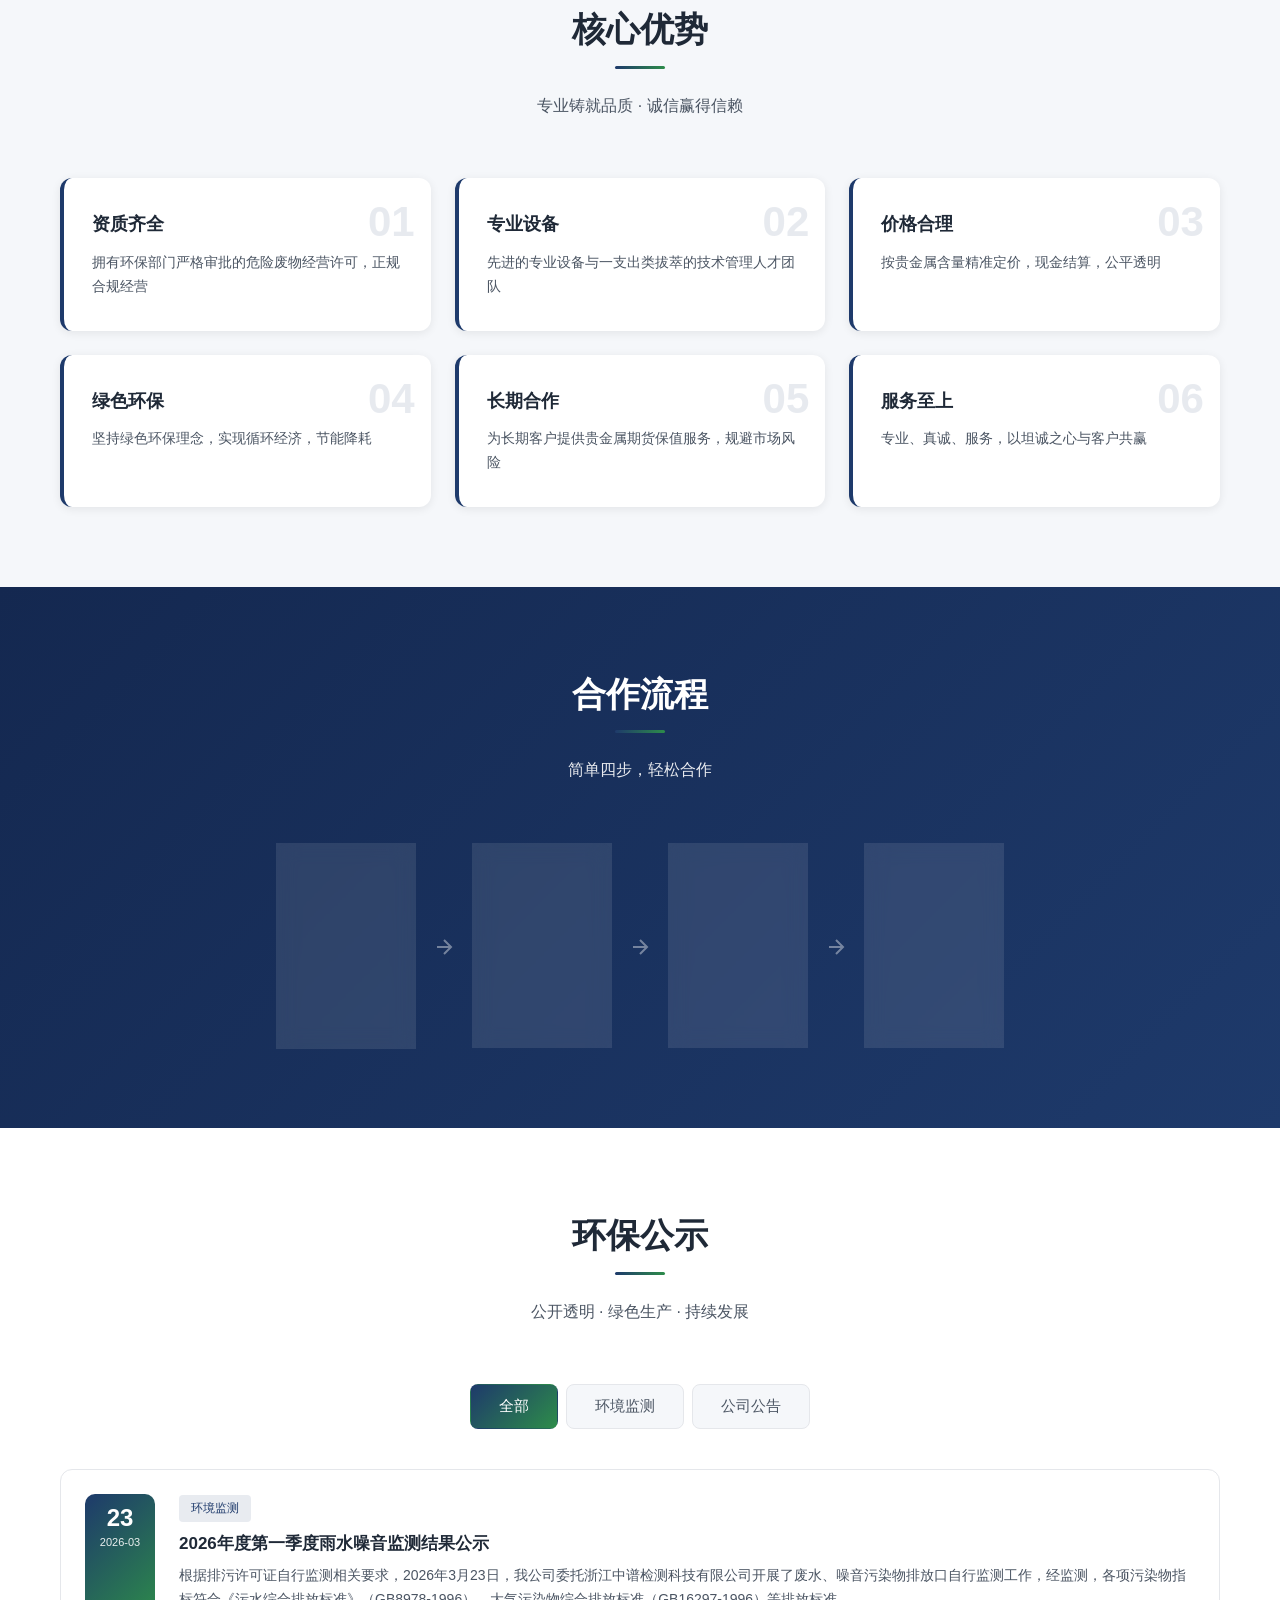
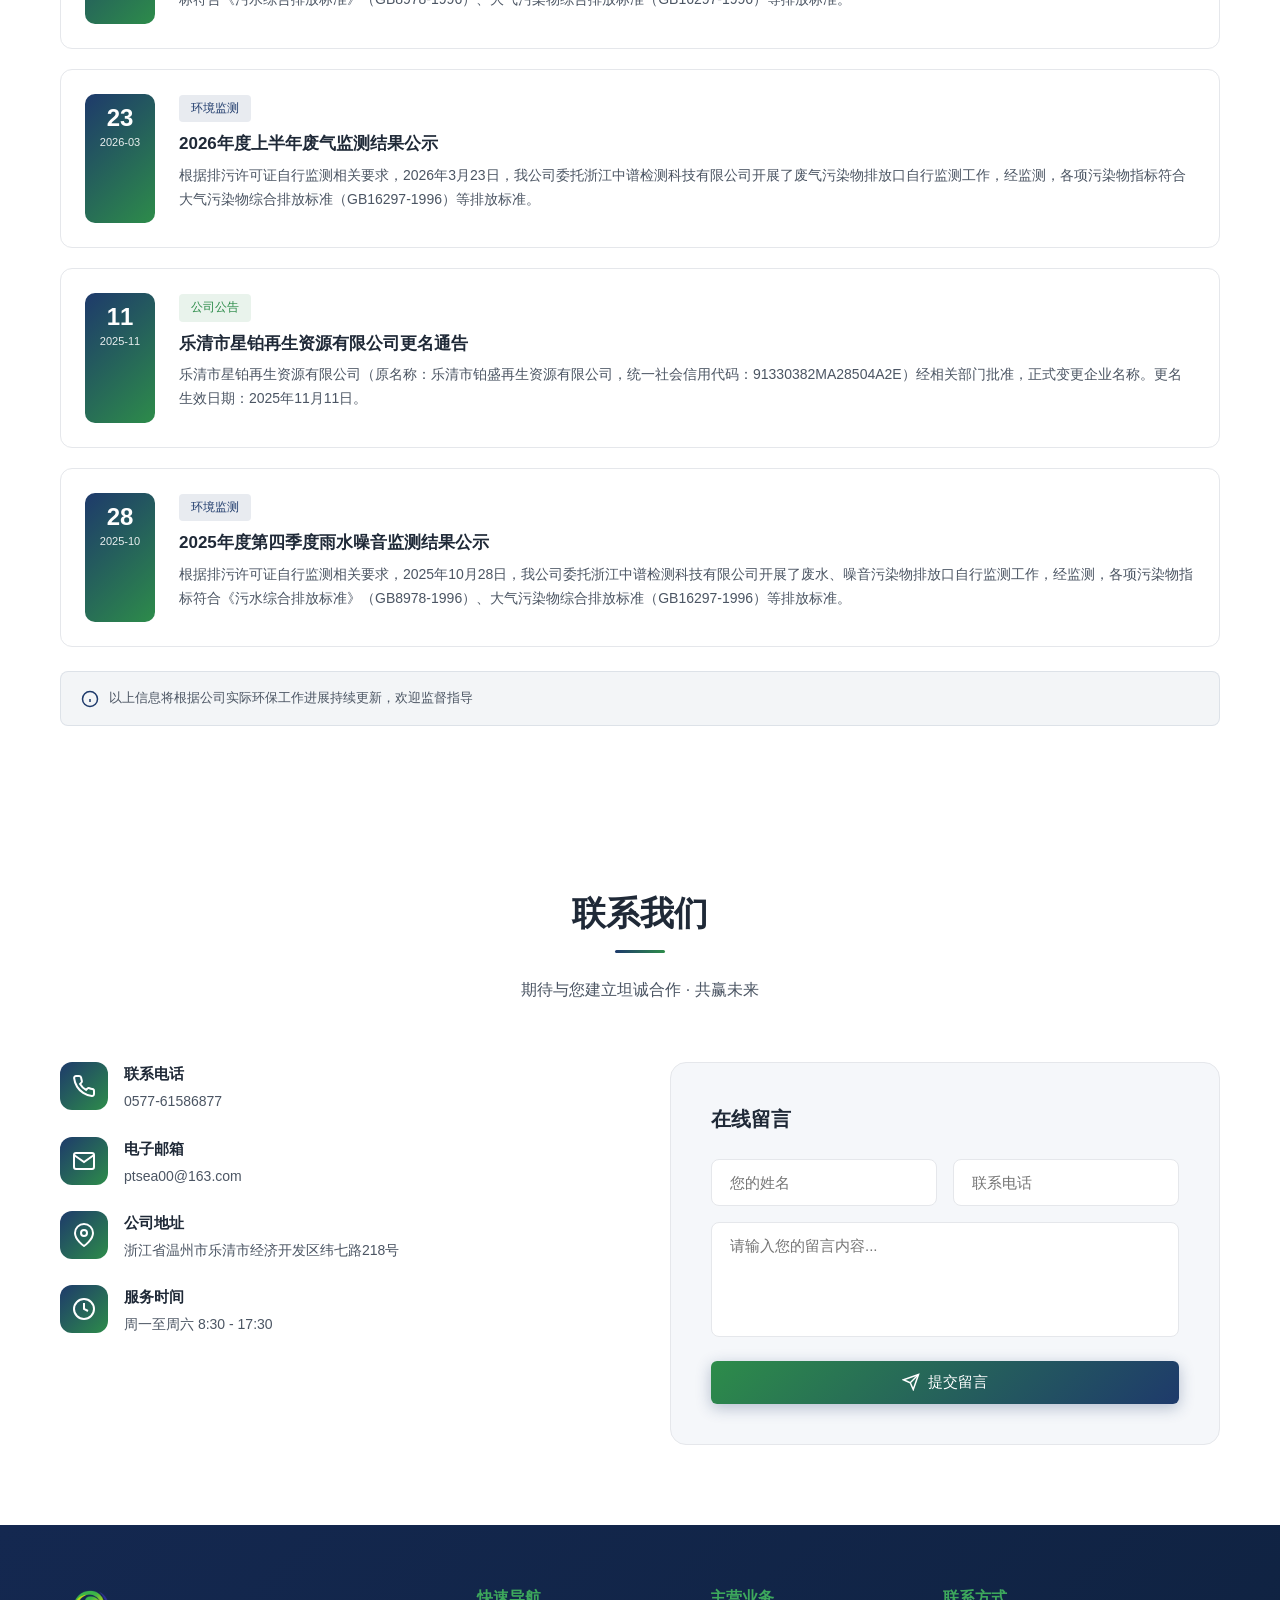
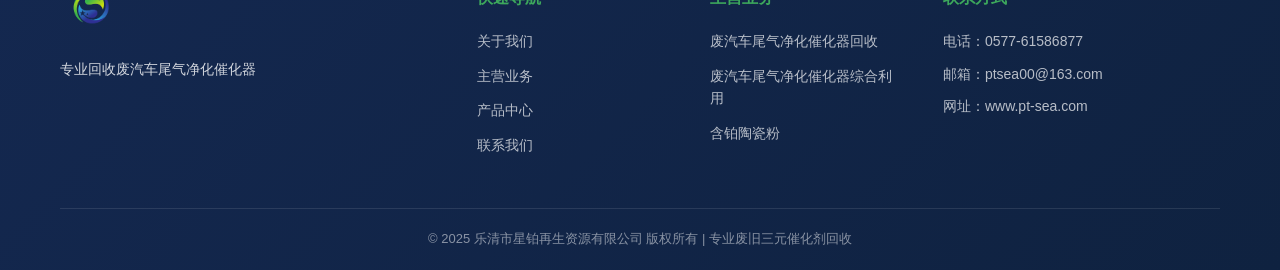
==== commit d917eb2e: "Add files via upload" ====
--- a/index.html
+++ b/index.html
@@ -4,7 +4,7 @@
     <meta charset="UTF-8">
     <meta name="viewport" content="width=device-width, initial-scale=1.0">
     <title>乐清市星铂再生资源有限公司 - 废旧三元催化剂回收专家</title>
-    <link rel="icon" type="image/x-icon" href="favicon.ico">
+    <link rel="icon" type="image/png" href="favicon.png">
     <link rel="stylesheet" href="styles.css">
 </head>
 <body>
